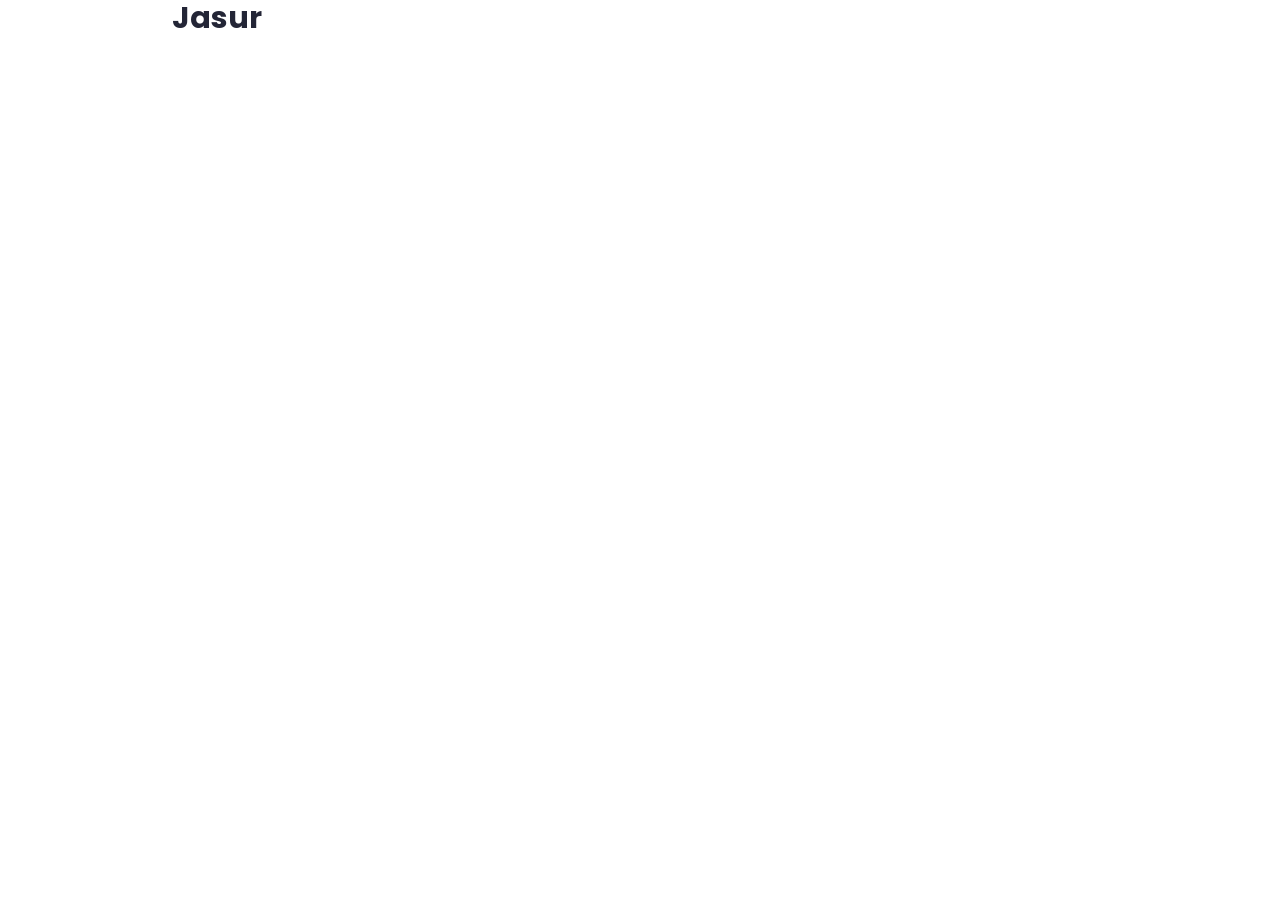
==== pages/blog.html @ 24e6c43c "file structure created" ====
<!DOCTYPE html>
<html lang="en">
<head>
    <meta charset="UTF-8">
    <meta name="viewport" content="width=device-width, initial-scale=1.0">
    <link rel="stylesheet" href="../css/style.css">
    <title>Finsweet | Blog</title>
</head>
<body>
    <header>
        <div class="container mx-auto px-5">
            <h1 class="text-colorSecond text-3xl font-poppins700">Jasur</h1>
        </div>
    </header>

    <main></main>

    <footer></footer>
</body>
</html>
---- css/style.css ----
/*
! tailwindcss v3.4.1 | MIT License | https://tailwindcss.com
*/

/*
1. Prevent padding and border from affecting element width. (https://github.com/mozdevs/cssremedy/issues/4)
2. Allow adding a border to an element by just adding a border-width. (https://github.com/tailwindcss/tailwindcss/pull/116)
*/

*,
::before,
::after {
  box-sizing: border-box;
  /* 1 */
  border-width: 0;
  /* 2 */
  border-style: solid;
  /* 2 */
  border-color: #e5e7eb;
  /* 2 */
}

::before,
::after {
  --tw-content: '';
}

/*
1. Use a consistent sensible line-height in all browsers.
2. Prevent adjustments of font size after orientation changes in iOS.
3. Use a more readable tab size.
4. Use the user's configured `sans` font-family by default.
5. Use the user's configured `sans` font-feature-settings by default.
6. Use the user's configured `sans` font-variation-settings by default.
7. Disable tap highlights on iOS
*/

html,
:host {
  line-height: 1.5;
  /* 1 */
  -webkit-text-size-adjust: 100%;
  /* 2 */
  -moz-tab-size: 4;
  /* 3 */
  -o-tab-size: 4;
     tab-size: 4;
  /* 3 */
  font-family: ui-sans-serif, system-ui, sans-serif, "Apple Color Emoji", "Segoe UI Emoji", "Segoe UI Symbol", "Noto Color Emoji";
  /* 4 */
  font-feature-settings: normal;
  /* 5 */
  font-variation-settings: normal;
  /* 6 */
  -webkit-tap-highlight-color: transparent;
  /* 7 */
}

/*
1. Remove the margin in all browsers.
2. Inherit line-height from `html` so users can set them as a class directly on the `html` element.
*/

body {
  margin: 0;
  /* 1 */
  line-height: inherit;
  /* 2 */
}

/*
1. Add the correct height in Firefox.
2. Correct the inheritance of border color in Firefox. (https://bugzilla.mozilla.org/show_bug.cgi?id=190655)
3. Ensure horizontal rules are visible by default.
*/

hr {
  height: 0;
  /* 1 */
  color: inherit;
  /* 2 */
  border-top-width: 1px;
  /* 3 */
}

/*
Add the correct text decoration in Chrome, Edge, and Safari.
*/

abbr:where([title]) {
  -webkit-text-decoration: underline dotted;
          text-decoration: underline dotted;
}

/*
Remove the default font size and weight for headings.
*/

h1,
h2,
h3,
h4,
h5,
h6 {
  font-size: inherit;
  font-weight: inherit;
}

/*
Reset links to optimize for opt-in styling instead of opt-out.
*/

a {
  color: inherit;
  text-decoration: inherit;
}

/*
Add the correct font weight in Edge and Safari.
*/

b,
strong {
  font-weight: bolder;
}

/*
1. Use the user's configured `mono` font-family by default.
2. Use the user's configured `mono` font-feature-settings by default.
3. Use the user's configured `mono` font-variation-settings by default.
4. Correct the odd `em` font sizing in all browsers.
*/

code,
kbd,
samp,
pre {
  font-family: ui-monospace, SFMono-Regular, Menlo, Monaco, Consolas, "Liberation Mono", "Courier New", monospace;
  /* 1 */
  font-feature-settings: normal;
  /* 2 */
  font-variation-settings: normal;
  /* 3 */
  font-size: 1em;
  /* 4 */
}

/*
Add the correct font size in all browsers.
*/

small {
  font-size: 80%;
}

/*
Prevent `sub` and `sup` elements from affecting the line height in all browsers.
*/

sub,
sup {
  font-size: 75%;
  line-height: 0;
  position: relative;
  vertical-align: baseline;
}

sub {
  bottom: -0.25em;
}

sup {
  top: -0.5em;
}

/*
1. Remove text indentation from table contents in Chrome and Safari. (https://bugs.chromium.org/p/chromium/issues/detail?id=999088, https://bugs.webkit.org/show_bug.cgi?id=201297)
2. Correct table border color inheritance in all Chrome and Safari. (https://bugs.chromium.org/p/chromium/issues/detail?id=935729, https://bugs.webkit.org/show_bug.cgi?id=195016)
3. Remove gaps between table borders by default.
*/

table {
  text-indent: 0;
  /* 1 */
  border-color: inherit;
  /* 2 */
  border-collapse: collapse;
  /* 3 */
}

/*
1. Change the font styles in all browsers.
2. Remove the margin in Firefox and Safari.
3. Remove default padding in all browsers.
*/

button,
input,
optgroup,
select,
textarea {
  font-family: inherit;
  /* 1 */
  font-feature-settings: inherit;
  /* 1 */
  font-variation-settings: inherit;
  /* 1 */
  font-size: 100%;
  /* 1 */
  font-weight: inherit;
  /* 1 */
  line-height: inherit;
  /* 1 */
  color: inherit;
  /* 1 */
  margin: 0;
  /* 2 */
  padding: 0;
  /* 3 */
}

/*
Remove the inheritance of text transform in Edge and Firefox.
*/

button,
select {
  text-transform: none;
}

/*
1. Correct the inability to style clickable types in iOS and Safari.
2. Remove default button styles.
*/

button,
[type='button'],
[type='reset'],
[type='submit'] {
  -webkit-appearance: button;
  /* 1 */
  background-color: transparent;
  /* 2 */
  background-image: none;
  /* 2 */
}

/*
Use the modern Firefox focus style for all focusable elements.
*/

:-moz-focusring {
  outline: auto;
}

/*
Remove the additional `:invalid` styles in Firefox. (https://github.com/mozilla/gecko-dev/blob/2f9eacd9d3d995c937b4251a5557d95d494c9be1/layout/style/res/forms.css#L728-L737)
*/

:-moz-ui-invalid {
  box-shadow: none;
}

/*
Add the correct vertical alignment in Chrome and Firefox.
*/

progress {
  vertical-align: baseline;
}

/*
Correct the cursor style of increment and decrement buttons in Safari.
*/

::-webkit-inner-spin-button,
::-webkit-outer-spin-button {
  height: auto;
}

/*
1. Correct the odd appearance in Chrome and Safari.
2. Correct the outline style in Safari.
*/

[type='search'] {
  -webkit-appearance: textfield;
  /* 1 */
  outline-offset: -2px;
  /* 2 */
}

/*
Remove the inner padding in Chrome and Safari on macOS.
*/

::-webkit-search-decoration {
  -webkit-appearance: none;
}

/*
1. Correct the inability to style clickable types in iOS and Safari.
2. Change font properties to `inherit` in Safari.
*/

::-webkit-file-upload-button {
  -webkit-appearance: button;
  /* 1 */
  font: inherit;
  /* 2 */
}

/*
Add the correct display in Chrome and Safari.
*/

summary {
  display: list-item;
}

/*
Removes the default spacing and border for appropriate elements.
*/

blockquote,
dl,
dd,
h1,
h2,
h3,
h4,
h5,
h6,
hr,
figure,
p,
pre {
  margin: 0;
}

fieldset {
  margin: 0;
  padding: 0;
}

legend {
  padding: 0;
}

ol,
ul,
menu {
  list-style: none;
  margin: 0;
  padding: 0;
}

/*
Reset default styling for dialogs.
*/

dialog {
  padding: 0;
}

/*
Prevent resizing textareas horizontally by default.
*/

textarea {
  resize: vertical;
}

/*
1. Reset the default placeholder opacity in Firefox. (https://github.com/tailwindlabs/tailwindcss/issues/3300)
2. Set the default placeholder color to the user's configured gray 400 color.
*/

input::-moz-placeholder, textarea::-moz-placeholder {
  opacity: 1;
  /* 1 */
  color: #9ca3af;
  /* 2 */
}

input::placeholder,
textarea::placeholder {
  opacity: 1;
  /* 1 */
  color: #9ca3af;
  /* 2 */
}

/*
Set the default cursor for buttons.
*/

button,
[role="button"] {
  cursor: pointer;
}

/*
Make sure disabled buttons don't get the pointer cursor.
*/

:disabled {
  cursor: default;
}

/*
1. Make replaced elements `display: block` by default. (https://github.com/mozdevs/cssremedy/issues/14)
2. Add `vertical-align: middle` to align replaced elements more sensibly by default. (https://github.com/jensimmons/cssremedy/issues/14#issuecomment-634934210)
   This can trigger a poorly considered lint error in some tools but is included by design.
*/

img,
svg,
video,
canvas,
audio,
iframe,
embed,
object {
  display: block;
  /* 1 */
  vertical-align: middle;
  /* 2 */
}

/*
Constrain images and videos to the parent width and preserve their intrinsic aspect ratio. (https://github.com/mozdevs/cssremedy/issues/14)
*/

img,
video {
  max-width: 100%;
  height: auto;
}

/* Make elements with the HTML hidden attribute stay hidden by default */

[hidden] {
  display: none;
}

*, ::before, ::after {
  --tw-border-spacing-x: 0;
  --tw-border-spacing-y: 0;
  --tw-translate-x: 0;
  --tw-translate-y: 0;
  --tw-rotate: 0;
  --tw-skew-x: 0;
  --tw-skew-y: 0;
  --tw-scale-x: 1;
  --tw-scale-y: 1;
  --tw-pan-x:  ;
  --tw-pan-y:  ;
  --tw-pinch-zoom:  ;
  --tw-scroll-snap-strictness: proximity;
  --tw-gradient-from-position:  ;
  --tw-gradient-via-position:  ;
  --tw-gradient-to-position:  ;
  --tw-ordinal:  ;
  --tw-slashed-zero:  ;
  --tw-numeric-figure:  ;
  --tw-numeric-spacing:  ;
  --tw-numeric-fraction:  ;
  --tw-ring-inset:  ;
  --tw-ring-offset-width: 0px;
  --tw-ring-offset-color: #fff;
  --tw-ring-color: rgb(59 130 246 / 0.5);
  --tw-ring-offset-shadow: 0 0 #0000;
  --tw-ring-shadow: 0 0 #0000;
  --tw-shadow: 0 0 #0000;
  --tw-shadow-colored: 0 0 #0000;
  --tw-blur:  ;
  --tw-brightness:  ;
  --tw-contrast:  ;
  --tw-grayscale:  ;
  --tw-hue-rotate:  ;
  --tw-invert:  ;
  --tw-saturate:  ;
  --tw-sepia:  ;
  --tw-drop-shadow:  ;
  --tw-backdrop-blur:  ;
  --tw-backdrop-brightness:  ;
  --tw-backdrop-contrast:  ;
  --tw-backdrop-grayscale:  ;
  --tw-backdrop-hue-rotate:  ;
  --tw-backdrop-invert:  ;
  --tw-backdrop-opacity:  ;
  --tw-backdrop-saturate:  ;
  --tw-backdrop-sepia:  ;
}

::backdrop {
  --tw-border-spacing-x: 0;
  --tw-border-spacing-y: 0;
  --tw-translate-x: 0;
  --tw-translate-y: 0;
  --tw-rotate: 0;
  --tw-skew-x: 0;
  --tw-skew-y: 0;
  --tw-scale-x: 1;
  --tw-scale-y: 1;
  --tw-pan-x:  ;
  --tw-pan-y:  ;
  --tw-pinch-zoom:  ;
  --tw-scroll-snap-strictness: proximity;
  --tw-gradient-from-position:  ;
  --tw-gradient-via-position:  ;
  --tw-gradient-to-position:  ;
  --tw-ordinal:  ;
  --tw-slashed-zero:  ;
  --tw-numeric-figure:  ;
  --tw-numeric-spacing:  ;
  --tw-numeric-fraction:  ;
  --tw-ring-inset:  ;
  --tw-ring-offset-width: 0px;
  --tw-ring-offset-color: #fff;
  --tw-ring-color: rgb(59 130 246 / 0.5);
  --tw-ring-offset-shadow: 0 0 #0000;
  --tw-ring-shadow: 0 0 #0000;
  --tw-shadow: 0 0 #0000;
  --tw-shadow-colored: 0 0 #0000;
  --tw-blur:  ;
  --tw-brightness:  ;
  --tw-contrast:  ;
  --tw-grayscale:  ;
  --tw-hue-rotate:  ;
  --tw-invert:  ;
  --tw-saturate:  ;
  --tw-sepia:  ;
  --tw-drop-shadow:  ;
  --tw-backdrop-blur:  ;
  --tw-backdrop-brightness:  ;
  --tw-backdrop-contrast:  ;
  --tw-backdrop-grayscale:  ;
  --tw-backdrop-hue-rotate:  ;
  --tw-backdrop-invert:  ;
  --tw-backdrop-opacity:  ;
  --tw-backdrop-saturate:  ;
  --tw-backdrop-sepia:  ;
}

.container {
  width: 100%;
}

@media (min-width: 480px) {
  .container {
    max-width: 480px;
  }
}

@media (min-width: 768px) {
  .container {
    max-width: 768px;
  }
}

@media (min-width: 976px) {
  .container {
    max-width: 976px;
  }
}

@media (min-width: 1320px) {
  .container {
    max-width: 1320px;
  }
}

.mx-auto {
  margin-left: auto;
  margin-right: auto;
}

.px-5 {
  padding-left: 1.25rem;
  padding-right: 1.25rem;
}

.font-poppins700 {
  font-family: Poppins700;
}

.text-3xl {
  font-size: 1.875rem;
  line-height: 2.25rem;
}

.text-colorSecond {
  --tw-text-opacity: 1;
  color: rgb(35 37 54 / var(--tw-text-opacity));
}

@font-face {
  font-family: Poppins;

  src: url("../fonts/Poppins-Regular.ttf");
}

@font-face {
  font-family: Poppins500;

  src: url("../fonts/Poppins-Medium.ttf");
}

@font-face {
  font-family: Poppins600;

  src: url("../fonts/Poppins-SemiBold.ttf");
}

@font-face {
  font-family: Poppins700;

  src: url("../fonts/Poppins-Bold.ttf");
}
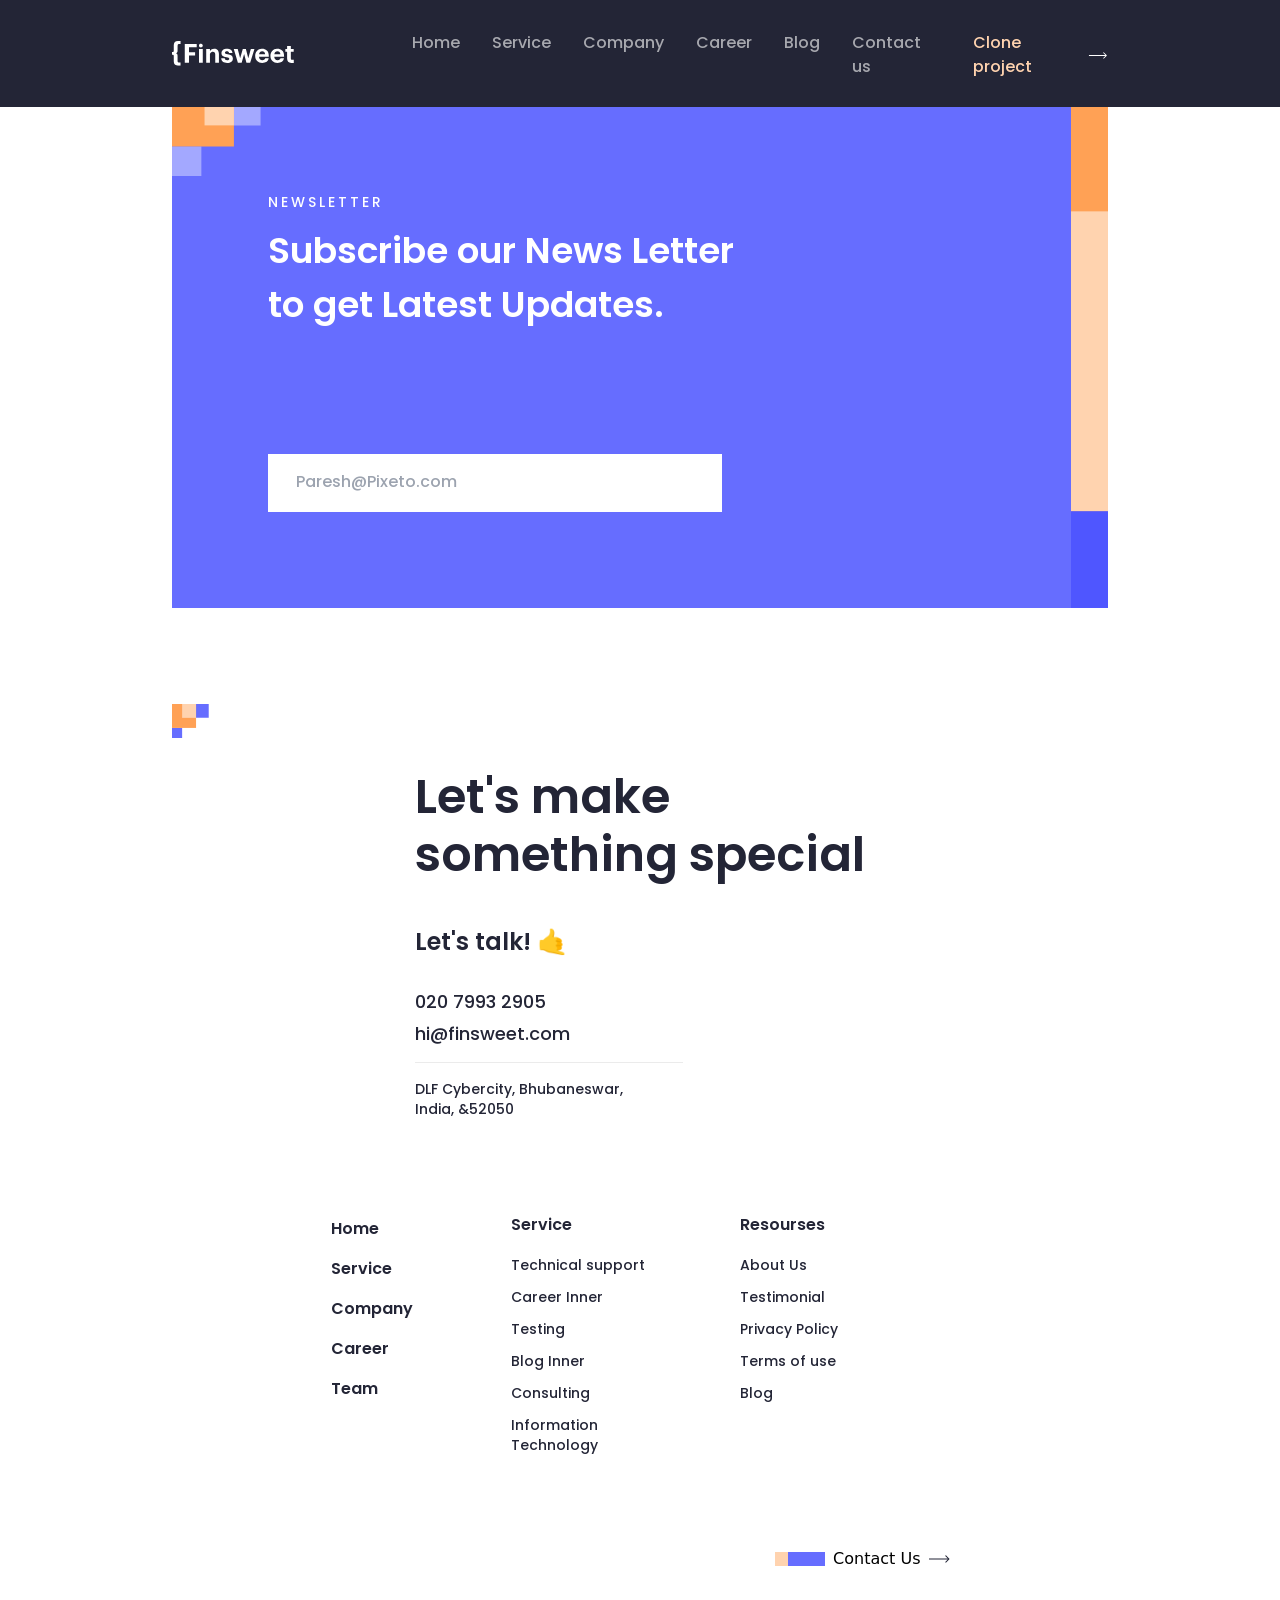
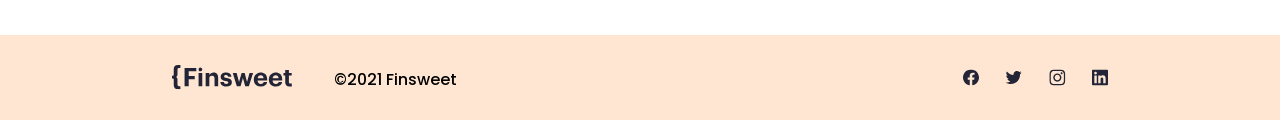
==== commit d17eb2c7: "header and footer" ====
--- a/pages/blog.html
+++ b/pages/blog.html
@@ -7,14 +7,156 @@
     <title>Finsweet | Blog</title>
 </head>
 <body>
-    <header>
-        <div class="container mx-auto px-5">
-            <h1 class="text-colorSecond text-3xl font-poppins700">Jasur</h1>
+    <header class="bg-colorSecond py-7 lg:py-0 fixed top-0 left-0 right-0 z-10">
+        <div class="container mx-auto px-5 flex items-center justify-between">
+            <a href="../index.html">
+                <svg width="122" height="25" viewBox="0 0 122 25" fill="none" xmlns="http://www.w3.org/2000/svg">
+                    <g clip-path="url(#clip0_201_2)">
+                    <path d="M121.784 18.8714V21.8905H119.251C116.549 21.8056 115.105 20.3462 115.105 17.6051V10.7097H113.336V8.06125H115.105V5.09619H118.842V8.03037H121.699V10.6711H118.842V17.2344C118.842 18.1224 119.019 18.8328 120.386 18.8328L121.784 18.8714Z" fill="white"/>
+                    <path d="M98.4416 15.0029V14.8021C98.4011 13.914 98.5364 13.0267 98.8395 12.191C99.1427 11.3552 99.6078 10.5876 100.208 9.93193C100.809 9.2763 101.532 8.74561 102.338 8.37027C103.144 7.99493 104.016 7.78232 104.904 7.74463C105.082 7.74463 105.267 7.74463 105.445 7.74463C108.974 7.74463 112.07 9.79855 112.07 14.694V15.7364H102.264C102.364 17.9911 103.584 19.2651 105.638 19.2651C107.406 19.2651 108.232 18.493 108.472 17.3656H112.001C111.568 20.3075 109.221 21.9445 105.507 21.9445C101.43 21.9136 98.4416 19.3346 98.4416 15.0029ZM108.395 13.3736C108.263 11.3197 107.229 10.3313 105.43 10.3313C103.63 10.3313 102.596 11.4432 102.341 13.3736H108.395Z" fill="white"/>
+                    <path d="M83.1838 15.0029V14.8021C83.1433 13.9153 83.278 13.0291 83.5802 12.1944C83.8824 11.3596 84.3462 10.5926 84.9449 9.9372C85.5437 9.28177 86.2658 8.75078 87.0699 8.37456C87.874 7.99835 88.7444 7.78429 89.6312 7.74463C89.8088 7.74463 89.9942 7.74463 90.1717 7.74463C93.7005 7.74463 96.8045 9.79855 96.8045 14.694V15.7364H87.0059C87.1063 17.9911 88.3263 19.2651 90.3802 19.2651C92.1485 19.2651 92.9747 18.493 93.214 17.3656H96.7428C96.3026 20.3075 93.9553 21.9445 90.2412 21.9445C86.172 21.9136 83.1838 19.3346 83.1838 15.0029ZM93.1368 13.3736C93.0055 11.3197 91.9709 10.3313 90.1717 10.3313C88.3726 10.3313 87.3688 11.4741 87.0831 13.3659L93.1368 13.3736Z" fill="white"/>
+                    <path d="M61.7725 8.03027H65.7259L68.1427 17.188L70.7912 8.03027H73.8798L76.2735 17.188L78.8216 8.03027H82.443L78.1498 21.6356H74.4435L72.127 13.0956L69.6484 21.6356H65.8958L61.7725 8.03027Z" fill="white"/>
+                    <path d="M49.209 17.358H52.7377C52.8999 18.5858 53.5099 19.2884 55.1314 19.2884C56.583 19.2884 57.2548 18.7402 57.2548 17.8059C57.2548 16.8716 56.4827 16.4778 54.506 16.1998C50.8846 15.6516 49.487 14.6092 49.487 11.953C49.487 9.11918 52.0814 7.71387 54.892 7.71387C57.9111 7.71387 60.189 8.81032 60.5133 11.9375H57.0309C57.0087 11.6958 56.9388 11.4608 56.8252 11.2462C56.7117 11.0317 56.5567 10.8417 56.3693 10.6873C56.1819 10.533 55.9658 10.4173 55.7335 10.3469C55.5011 10.2766 55.2571 10.2529 55.0156 10.2774H54.8997C53.6797 10.2774 52.9694 10.8488 52.9694 11.6827C52.9694 12.5167 53.6257 12.8796 55.6178 13.1653C58.9999 13.6749 60.8916 14.532 60.8916 17.443C60.8916 20.354 58.7528 21.9137 55.17 21.9137C51.5872 21.9137 49.3094 20.2999 49.209 17.358Z" fill="white"/>
+                    <path d="M34.2139 8.03049H37.9511V10.1848C38.3723 9.39406 39.0117 8.74088 39.7933 8.30288C40.5748 7.86487 41.4657 7.66045 42.3601 7.7139C45.0085 7.7139 46.9312 9.3277 46.9312 13.0109V21.6667H43.2403V13.5514C43.2403 11.7059 42.5222 10.8257 40.8544 10.8257C40.5019 10.795 40.1467 10.8342 39.8094 10.9411C39.4721 11.048 39.1593 11.2205 38.8888 11.4487C38.6183 11.6768 38.3955 11.9561 38.2333 12.2706C38.0711 12.5851 37.9725 12.9285 37.9434 13.2811C37.9241 13.4453 37.9241 13.6111 37.9434 13.7753V21.6358H34.2139V8.03049Z" fill="white"/>
+                    <path d="M27.0022 4.60972C26.9887 4.2371 27.086 3.86885 27.2819 3.55157C27.4777 3.2343 27.7633 2.98228 28.1025 2.82742C28.4417 2.67256 28.8192 2.62182 29.1872 2.68162C29.5553 2.74143 29.8973 2.90909 30.17 3.16339C30.4427 3.41768 30.6338 3.74717 30.7191 4.11014C30.8044 4.4731 30.7801 4.85323 30.6493 5.20238C30.5184 5.55153 30.287 5.85401 29.9841 6.07153C29.6813 6.28904 29.3207 6.4118 28.948 6.42428H28.8785C28.6473 6.43891 28.4154 6.40774 28.1961 6.33255C27.9769 6.25736 27.7747 6.13963 27.6011 5.98611C27.4275 5.83258 27.2859 5.6463 27.1845 5.43793C27.083 5.22956 27.0237 5.00321 27.0099 4.77187C27.0035 4.71807 27.0009 4.66388 27.0022 4.60972ZM27.0022 8.03035H30.778V21.6357H27.0177L27.0022 8.03035Z" fill="white"/>
+                    <path d="M12.7715 3.04224H24.709V6.33932H16.9874V11.2579H23.1029V14.4315H16.9797V21.6357H12.7715V3.04224Z" fill="white"/>
+                    <path d="M5.56722 9.12683C5.56722 10.2928 5.56722 11.7135 3.96114 12.2927C5.60582 12.8563 5.56722 14.0532 5.56722 15.3041V19.937C5.56722 20.8172 5.92241 21.35 6.55557 21.4813C6.6947 21.5282 6.84127 21.5491 6.98797 21.543H8.53228V24.6316H5.98418C3.2662 24.6316 1.76823 23.0873 1.76823 20.2227V14.7404C1.74895 14.4589 1.62485 14.1949 1.42043 14.0005C1.216 13.8061 0.946116 13.6954 0.664051 13.6903H0V10.98H0.664051C0.951744 10.9762 1.22693 10.8618 1.43252 10.6605C1.63812 10.4592 1.75833 10.1865 1.76823 9.89899V4.33949C1.76823 1.52114 3.23532 0 5.98418 0H8.55544V3.04228H7.01114C6.86426 3.0427 6.71835 3.06615 6.57873 3.11177C5.94557 3.27392 5.59038 3.79899 5.59038 4.65608L5.56722 9.12683Z" fill="white"/>
+                    </g>
+                    <defs>
+                    <clipPath id="clip0_201_2">
+                    <rect width="122" height="24.7089" fill="white"/>
+                    </clipPath>
+                    </defs>
+                </svg>
+            </a>
+            <div id="nav-items" class="lg:flex gap-8 absolute lg:static bg-colorSecond lg:bg-none w-[100%] lg:w-[696px] top-[84px] lg:top-0 left-0 lg:translate-x-0 translate-x-[-150%] duration-200">   
+                <div class="flex justify-center lg:block py-7 border-t-[3px] border-t-colorSecond hover:border-t-[#FFA155] duration-300">
+                    <a class="text-white opacity-60 hover:opacity-100 duration-300 font-poppins500 text-[16px] leading-[24px]" href="../index.html">Home</a>
+                </div>
+                <div class="flex justify-center lg:block py-7 border-t-[3px] border-t-colorSecond hover:border-t-[#FFA155] duration-300">
+                    <a class="text-white opacity-60 hover:opacity-100 duration-300 font-poppins500 text-[16px] leading-[24px] " href="../pages/service.html">Service</a>
+                </div>
+                <div class="flex justify-center lg:block py-7 border-t-[3px] border-t-colorSecond hover:border-t-[#FFA155] duration-300">
+                    <a class="text-white opacity-60 hover:opacity-100 duration-300 font-poppins500 text-[16px] leading-[24px] " href="../pages/company.html">Company</a>
+                </div>
+                <div class="flex justify-center lg:block py-7 border-t-[3px] border-t-colorSecond hover:border-t-[#FFA155] duration-300">
+                    <a class="text-white opacity-60 hover:opacity-100 duration-300 font-poppins500 text-[16px] leading-[24px] " href="../pages/career.html">Career</a>
+                </div>
+                <div class="flex justify-center lg:block py-7 border-t-[3px] border-t-colorSecond hover:border-t-[#FFA155] duration-300">
+                    <a class="text-white opacity-60 hover:opacity-100 duration-300 font-poppins500 text-[16px] leading-[24px] " href="../pages/blog.html">Blog</a>
+                </div>
+                <div class="flex justify-center lg:block py-7 border-t-[3px] border-t-colorSecond hover:border-t-[#FFA155] duration-300">
+                    <a class="text-white opacity-60 hover:opacity-100 duration-300 font-poppins500 text-[16px] leading-[24px] " href="../pages/contactUs.html">Contact us</a>
+                </div>
+                <div class="flex justify-center lg:block py-7 border-t-[3px] border-t-colorSecond hover:border-t-[#FFA155] duration-300">
+                    <a class="text-colorFirst font-poppins500 text-[16px] leading-[24px] flex items-center gap-2" href="#">
+                        Clone project
+                        <svg style="padding-top: 1px;" width="21" height="8" viewBox="0 0 21 8" fill="none" xmlns="http://www.w3.org/2000/svg">
+                            <path d="M20.3536 4.35355C20.5488 4.15829 20.5488 3.84171 20.3536 3.64645L17.1716 0.464466C16.9763 0.269204 16.6597 0.269204 16.4645 0.464466C16.2692 0.659728 16.2692 0.976311 16.4645 1.17157L19.2929 4L16.4645 6.82843C16.2692 7.02369 16.2692 7.34027 16.4645 7.53553C16.6597 7.7308 16.9763 7.7308 17.1716 7.53553L20.3536 4.35355ZM0 4.5L20 4.5V3.5L0 3.5L0 4.5Z" fill="white"/>
+                        </svg>
+                    </a>
+                </div>
+            </div>
+            <button id="btn-menu" class="pt-1 lg:hidden block hover:rotate-180 duration-300">
+                <svg xmlns="http://www.w3.org/2000/svg" width="24" height="24" viewBox="0 0 24 24" style="fill: rgba(255, 255, 255, 1);"><path d="M4 6h16v2H4zm0 5h16v2H4zm0 5h16v2H4z"></path></svg>
+            </button>
         </div>
     </header>
 
     <main></main>
 
-    <footer></footer>
+    <footer>
+        <div class="py-24">
+            <div class="container mx-auto px-5">
+                <div class="flex gap-10 md:gap-[122px] flex-wrap py-24 bg-colorFifth px-9 md:px-24 items-center relative">
+                    <div class="">
+                        <p class="font-poppins500 text-sm tracking-[3px] text-white mb-3">NEWSLETTER</p>
+                        <h2 class="font-poppins600 text-xl md:text-[36px] md:leading-[54px] text-white">Subscribe our News Letter <br>
+                            to get Latest Updates.</h2>
+                    </div>
+                    <div>
+                        <input class="w-60 md:w-[454px] outline-none px-7 text-[12px] py-5 placeholder:font-poppins500 placeholder:text-[12px] md:placeholder:text-[16px] placeholder:leading-6" type="email" placeholder="Paresh@Pixeto.com">
+                    </div>
+                    <img class="absolute left-0 top-0" src="../images/footer/Shapes.svg" alt="Shapes Bg">
+                    <img class="h-[378px] md:h-[512px] lg:h-[512px] xl:h-[332px] absolute right-0" src="../images/footer/ShapesColumn.svg" alt="ShapesColumn Bg">
+                </div>
+            </div>
+        </div>
+        <div class="">
+            <div class="container py-16 relative flex-wrap mx-auto px-5 flex gap-24 xl:gap-[204px] justify-center xl:justify-start">
+                <div>
+                    <h2 class="font-poppins600 text-[36px] lg:text-[48px] leading-[58px] text-colorSecond mb-10">Let's make <br>
+                        something special</h2>
+                    <p class="font-poppins600 text-[24px] leading-[36px] text-colorSecond mb-7">Let's talk! 🤙 </p>
+                    <p class="font-poppins500 text-[18px] leading-[28px] text-colorSecond mb-1">020 7993 2905</p>
+                    <p class="font-poppins500 text-[18px] leading-[28px] text-colorSecond mb-[14px]">hi@finsweet.com</p>
+                    <div class="w-[268px] h-[1px] bg-[#ebebeb] mb-4"></div>
+                    <p class="font-poppins500 text-[14px] leading-5 text-colorSecond">DLF Cybercity, Bhubaneswar, <br> 
+                        India, &52050</p>
+                </div>
+                <div>
+                    <div class="flex flex-wrap gap-[60px]">
+                        <div class="flex flex-col gap-3 w-[120px]">
+                            <a class="font-poppins600 text-[16px] leading-7 text-colorSecond" href="../index.html">Home</a>
+                            <a class="font-poppins600 text-[16px] leading-7 text-colorSecond" href="../pages/service.html">Service</a>
+                            <a class="font-poppins600 text-[16px] leading-7 text-colorSecond" href="../pages/company.html">Company</a>
+                            <a class="font-poppins600 text-[16px] leading-7 text-colorSecond" href="../pages/career.html">Career </a>
+                            <a class="font-poppins600 text-[16px] leading-7 text-colorSecond" href="../pages/team.html">Team</a>
+                        </div>
+                        <div class="flex flex-col gap-3 w-[169px]">
+                            <a class="font-poppins600 text-[16px] leading-5 text-colorSecond mb-[8px]" href="./pages/service.html">Service</a>
+                            <a class="font-poppins500 text-[14px] leading-5 text-colorSecond" href="#">Technical support</a>
+                            <a class="font-poppins500 text-[14px] leading-5 text-colorSecond" href="../pages/careerInner.html">Career Inner</a>
+                            <a class="font-poppins500 text-[14px] leading-5 text-colorSecond" href="#">Testing</a>
+                            <a class="font-poppins500 text-[14px] leading-5 text-colorSecond" href="../pages/blogInner.html">Blog Inner</a>
+                            <a class="font-poppins500 text-[14px] leading-5 text-colorSecond" href="#">Consulting</a>
+                            <a class="font-poppins500 text-[14px] leading-5 text-colorSecond" href="#">Information Technology</a>
+                        </div>
+                        <div class="flex flex-col gap-3 w-[210px]">
+                            <a class="font-poppins600 text-[16px] leading-5 text-colorSecond mb-[8px]" href="#">Resourses</a>
+                            <a class="font-poppins500 text-[14px] leading-5 text-colorSecond" href="#">About Us</a>
+                            <a class="font-poppins500 text-[14px] leading-5 text-colorSecond" href="#">Testimonial</a>
+                            <a class="font-poppins500 text-[14px] leading-5 text-colorSecond" href="../pages/privacyPolicy.html">Privacy Policy</a>
+                            <a class="font-poppins500 text-[14px] leading-5 text-colorSecond" href="#">Terms of use</a>
+                            <a class="font-poppins500 text-[14px] leading-5 text-colorSecond" href="../pages/blog.html">Blog</a>
+                        </div>
+                    </div>
+                    <div class="flex justify-end">
+                        <div class="flex items-center gap-2 mt-[92px]">
+                            <img  src="../images/footer/ShapesContact.svg" alt="ShapesContact Bg">
+                            <a href="../pages/contactUs.html" class="flex items-center gap-2">
+                                Contact Us
+                                <img src="../images/footer/arrow.svg" alt="Arrow">
+                            </a>
+                        </div>
+                    </div>
+                </div>
+                <img class="absolute left-5 top-0" src="../images/footer/ShapesFoot.svg" alt="Shapes">
+            </div>
+        </div>
+        <div class="py-7 bg-colorSixth">
+            <div class="container mx-auto flex-wrap gap-7 px-5 flex justify-center md:justify-between items-center">
+                <div class="flex items-center gap-[42px]">
+                    <img src="../images/footer/Logo.svg" alt="Logo">
+                    <p class="font-poppins500 text-[16px] leading-[24px] pt-[5px]">©2021 Finsweet</p>
+                </div>
+                <div class="flex items-center gap-[26.5px]">
+                    <a href="https://www.facebook.com" target="_blank">
+                        <img src="../images/footer/Facebook.svg" alt="Facebook">
+                    </a>
+                    <a href="https://www.twitter.com" target="_blank">
+                        <img src="../images/footer/Twitter.svg" alt="Twitter">
+                    </a>
+                    <a href="https://www.instagram.com" target="_blank">
+                        <img src="../images/footer/Instagram.svg" alt="Instagram">
+                    </a>
+                    <a href="https://www.linkedin.com" target="_blank">
+                        <img src="../images/footer/Linkedin.svg" alt="Linkedin">
+                    </a>
+                </div>
+            </div>
+        </div>
+    </footer>
+    <script src="../js/main.js"></script>
 </body>
 </html>
--- a/css/style.css
+++ b/css/style.css
@@ -572,23 +572,341 @@
   }
 }
 
+.fixed {
+  position: fixed;
+}
+
+.absolute {
+  position: absolute;
+}
+
+.relative {
+  position: relative;
+}
+
+.left-0 {
+  left: 0px;
+}
+
+.left-5 {
+  left: 1.25rem;
+}
+
+.right-0 {
+  right: 0px;
+}
+
+.top-0 {
+  top: 0px;
+}
+
+.top-\[84px\] {
+  top: 84px;
+}
+
+.z-10 {
+  z-index: 10;
+}
+
 .mx-auto {
   margin-left: auto;
   margin-right: auto;
 }
 
+.-ml-\[0\%\] {
+  margin-left: -0%;
+}
+
+.mb-1 {
+  margin-bottom: 0.25rem;
+}
+
+.mb-10 {
+  margin-bottom: 2.5rem;
+}
+
+.mb-3 {
+  margin-bottom: 0.75rem;
+}
+
+.mb-4 {
+  margin-bottom: 1rem;
+}
+
+.mb-7 {
+  margin-bottom: 1.75rem;
+}
+
+.mb-\[14px\] {
+  margin-bottom: 14px;
+}
+
+.mb-\[8px\] {
+  margin-bottom: 8px;
+}
+
+.mt-\[83px\] {
+  margin-top: 83px;
+}
+
+.mt-\[92px\] {
+  margin-top: 92px;
+}
+
+.block {
+  display: block;
+}
+
+.flex {
+  display: flex;
+}
+
+.h-\[1px\] {
+  height: 1px;
+}
+
+.h-\[378px\] {
+  height: 378px;
+}
+
+.w-60 {
+  width: 15rem;
+}
+
+.w-\[100\%\] {
+  width: 100%;
+}
+
+.w-\[120px\] {
+  width: 120px;
+}
+
+.w-\[169px\] {
+  width: 169px;
+}
+
+.w-\[210px\] {
+  width: 210px;
+}
+
+.w-\[268px\] {
+  width: 268px;
+}
+
+.translate-x-\[-150\%\] {
+  --tw-translate-x: -150%;
+  transform: translate(var(--tw-translate-x), var(--tw-translate-y)) rotate(var(--tw-rotate)) skewX(var(--tw-skew-x)) skewY(var(--tw-skew-y)) scaleX(var(--tw-scale-x)) scaleY(var(--tw-scale-y));
+}
+
+.flex-col {
+  flex-direction: column;
+}
+
+.flex-wrap {
+  flex-wrap: wrap;
+}
+
+.items-center {
+  align-items: center;
+}
+
+.justify-end {
+  justify-content: flex-end;
+}
+
+.justify-center {
+  justify-content: center;
+}
+
+.justify-between {
+  justify-content: space-between;
+}
+
+.gap-10 {
+  gap: 2.5rem;
+}
+
+.gap-2 {
+  gap: 0.5rem;
+}
+
+.gap-24 {
+  gap: 6rem;
+}
+
+.gap-3 {
+  gap: 0.75rem;
+}
+
+.gap-7 {
+  gap: 1.75rem;
+}
+
+.gap-8 {
+  gap: 2rem;
+}
+
+.gap-\[26\.5px\] {
+  gap: 26.5px;
+}
+
+.gap-\[42px\] {
+  gap: 42px;
+}
+
+.gap-\[60px\] {
+  gap: 60px;
+}
+
+.border-t-\[3px\] {
+  border-top-width: 3px;
+}
+
+.border-t-colorSecond {
+  --tw-border-opacity: 1;
+  border-top-color: rgb(35 37 54 / var(--tw-border-opacity));
+}
+
+.bg-\[\#ebebeb\] {
+  --tw-bg-opacity: 1;
+  background-color: rgb(235 235 235 / var(--tw-bg-opacity));
+}
+
+.bg-colorFifth {
+  --tw-bg-opacity: 1;
+  background-color: rgb(102 109 255 / var(--tw-bg-opacity));
+}
+
+.bg-colorSecond {
+  --tw-bg-opacity: 1;
+  background-color: rgb(35 37 54 / var(--tw-bg-opacity));
+}
+
+.bg-colorSixth {
+  --tw-bg-opacity: 1;
+  background-color: rgb(255 230 210 / var(--tw-bg-opacity));
+}
+
 .px-5 {
   padding-left: 1.25rem;
   padding-right: 1.25rem;
 }
 
-.font-poppins700 {
-  font-family: Poppins700;
-}
-
-.text-3xl {
-  font-size: 1.875rem;
-  line-height: 2.25rem;
+.px-7 {
+  padding-left: 1.75rem;
+  padding-right: 1.75rem;
+}
+
+.px-9 {
+  padding-left: 2.25rem;
+  padding-right: 2.25rem;
+}
+
+.py-16 {
+  padding-top: 4rem;
+  padding-bottom: 4rem;
+}
+
+.py-24 {
+  padding-top: 6rem;
+  padding-bottom: 6rem;
+}
+
+.py-5 {
+  padding-top: 1.25rem;
+  padding-bottom: 1.25rem;
+}
+
+.py-7 {
+  padding-top: 1.75rem;
+  padding-bottom: 1.75rem;
+}
+
+.pt-1 {
+  padding-top: 0.25rem;
+}
+
+.pt-\[5px\] {
+  padding-top: 5px;
+}
+
+.font-poppins {
+  font-family: Poppins;
+}
+
+.font-poppins500 {
+  font-family: Poppins500;
+}
+
+.font-poppins600 {
+  font-family: Poppins600;
+}
+
+.text-\[12px\] {
+  font-size: 12px;
+}
+
+.text-\[14px\] {
+  font-size: 14px;
+}
+
+.text-\[16px\] {
+  font-size: 16px;
+}
+
+.text-\[18px\] {
+  font-size: 18px;
+}
+
+.text-\[24px\] {
+  font-size: 24px;
+}
+
+.text-\[36px\] {
+  font-size: 36px;
+}
+
+.text-sm {
+  font-size: 0.875rem;
+  line-height: 1.25rem;
+}
+
+.text-xl {
+  font-size: 1.25rem;
+  line-height: 1.75rem;
+}
+
+.leading-5 {
+  line-height: 1.25rem;
+}
+
+.leading-7 {
+  line-height: 1.75rem;
+}
+
+.leading-\[24px\] {
+  line-height: 24px;
+}
+
+.leading-\[28px\] {
+  line-height: 28px;
+}
+
+.leading-\[36px\] {
+  line-height: 36px;
+}
+
+.leading-\[58px\] {
+  line-height: 58px;
+}
+
+.tracking-\[3px\] {
+  letter-spacing: 3px;
+}
+
+.text-colorFirst {
+  --tw-text-opacity: 1;
+  color: rgb(255 211 175 / var(--tw-text-opacity));
 }
 
 .text-colorSecond {
@@ -596,6 +914,28 @@
   color: rgb(35 37 54 / var(--tw-text-opacity));
 }
 
+.text-white {
+  --tw-text-opacity: 1;
+  color: rgb(255 255 255 / var(--tw-text-opacity));
+}
+
+.opacity-60 {
+  opacity: 0.6;
+}
+
+.outline-none {
+  outline: 2px solid transparent;
+  outline-offset: 2px;
+}
+
+.duration-200 {
+  transition-duration: 200ms;
+}
+
+.duration-300 {
+  transition-duration: 300ms;
+}
+
 @font-face {
   font-family: Poppins;
 
@@ -618,4 +958,143 @@
   font-family: Poppins700;
 
   src: url("../fonts/Poppins-Bold.ttf");
+}
+
+.placeholder\:font-poppins500::-moz-placeholder {
+  font-family: Poppins500;
+}
+
+.placeholder\:font-poppins500::placeholder {
+  font-family: Poppins500;
+}
+
+.placeholder\:text-\[12px\]::-moz-placeholder {
+  font-size: 12px;
+}
+
+.placeholder\:text-\[12px\]::placeholder {
+  font-size: 12px;
+}
+
+.placeholder\:leading-6::-moz-placeholder {
+  line-height: 1.5rem;
+}
+
+.placeholder\:leading-6::placeholder {
+  line-height: 1.5rem;
+}
+
+.hover\:rotate-180:hover {
+  --tw-rotate: 180deg;
+  transform: translate(var(--tw-translate-x), var(--tw-translate-y)) rotate(var(--tw-rotate)) skewX(var(--tw-skew-x)) skewY(var(--tw-skew-y)) scaleX(var(--tw-scale-x)) scaleY(var(--tw-scale-y));
+}
+
+.hover\:border-t-\[\#FFA155\]:hover {
+  --tw-border-opacity: 1;
+  border-top-color: rgb(255 161 85 / var(--tw-border-opacity));
+}
+
+.hover\:opacity-100:hover {
+  opacity: 1;
+}
+
+@media (min-width: 768px) {
+  .md\:h-\[512px\] {
+    height: 512px;
+  }
+
+  .md\:w-\[454px\] {
+    width: 454px;
+  }
+
+  .md\:justify-between {
+    justify-content: space-between;
+  }
+
+  .md\:gap-\[122px\] {
+    gap: 122px;
+  }
+
+  .md\:px-24 {
+    padding-left: 6rem;
+    padding-right: 6rem;
+  }
+
+  .md\:text-\[36px\] {
+    font-size: 36px;
+  }
+
+  .md\:leading-\[54px\] {
+    line-height: 54px;
+  }
+
+  .md\:placeholder\:text-\[16px\]::-moz-placeholder {
+    font-size: 16px;
+  }
+
+  .md\:placeholder\:text-\[16px\]::placeholder {
+    font-size: 16px;
+  }
+}
+
+@media (min-width: 976px) {
+  .lg\:static {
+    position: static;
+  }
+
+  .lg\:top-0 {
+    top: 0px;
+  }
+
+  .lg\:block {
+    display: block;
+  }
+
+  .lg\:flex {
+    display: flex;
+  }
+
+  .lg\:hidden {
+    display: none;
+  }
+
+  .lg\:h-\[512px\] {
+    height: 512px;
+  }
+
+  .lg\:w-\[696px\] {
+    width: 696px;
+  }
+
+  .lg\:translate-x-0 {
+    --tw-translate-x: 0px;
+    transform: translate(var(--tw-translate-x), var(--tw-translate-y)) rotate(var(--tw-rotate)) skewX(var(--tw-skew-x)) skewY(var(--tw-skew-y)) scaleX(var(--tw-scale-x)) scaleY(var(--tw-scale-y));
+  }
+
+  .lg\:bg-none {
+    background-image: none;
+  }
+
+  .lg\:py-0 {
+    padding-top: 0px;
+    padding-bottom: 0px;
+  }
+
+  .lg\:text-\[48px\] {
+    font-size: 48px;
+  }
+}
+
+@media (min-width: 1320px) {
+  .xl\:h-\[332px\] {
+    height: 332px;
+  }
+
+  .xl\:justify-start {
+    justify-content: flex-start;
+  }
+
+  .xl\:gap-\[204px\] {
+    gap: 204px;
+  }
 }
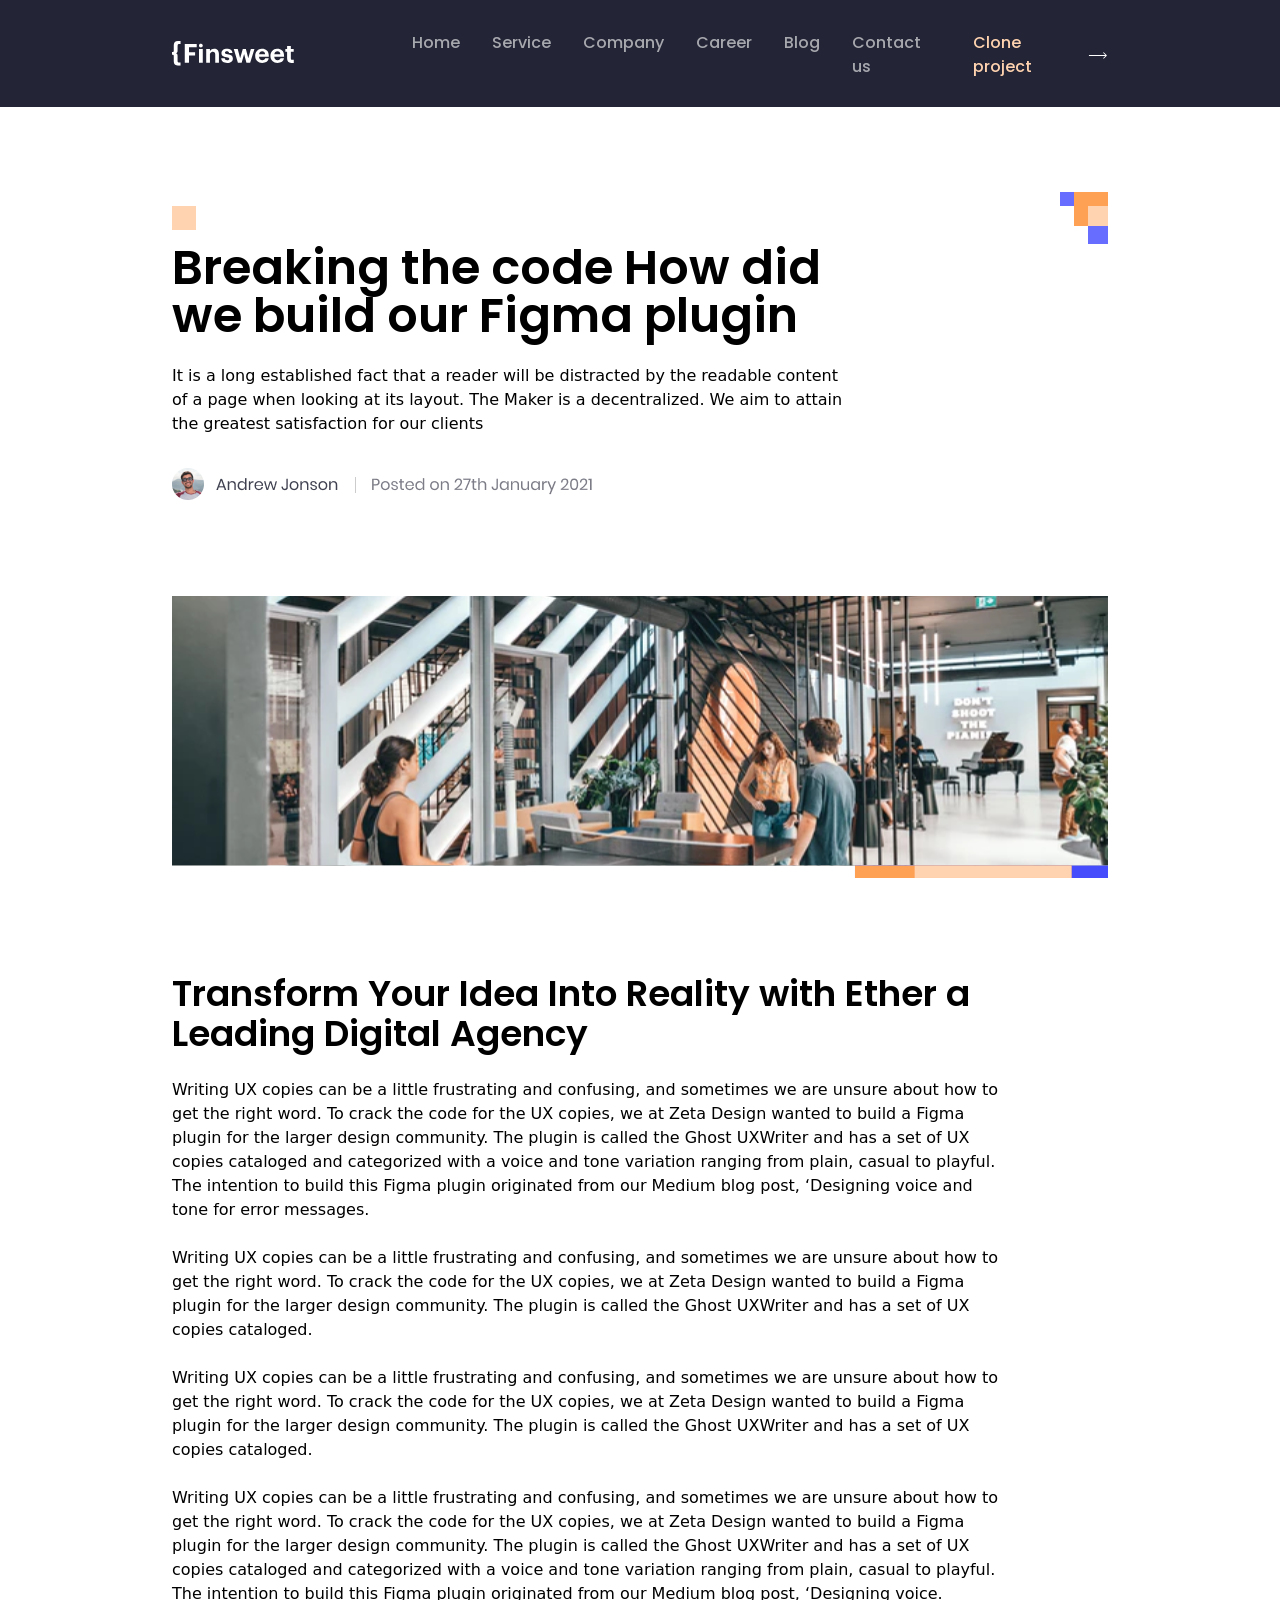
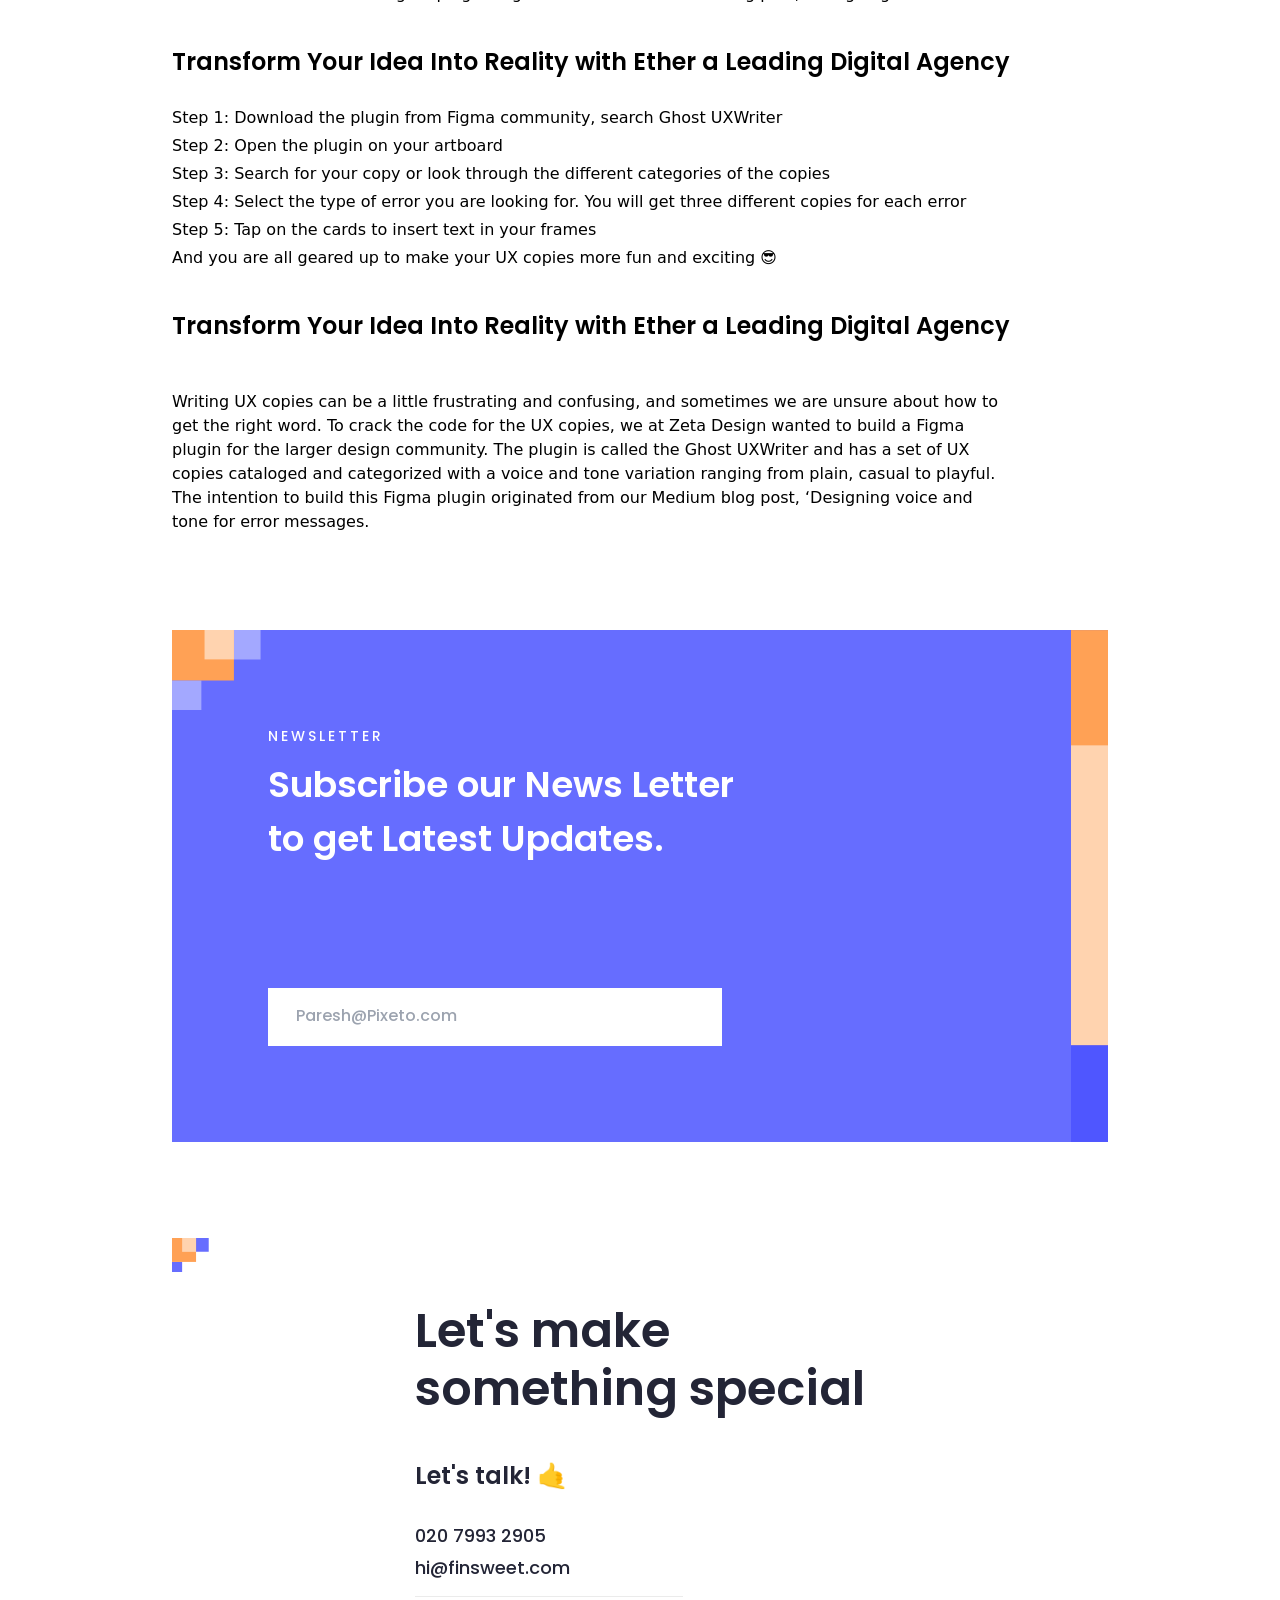
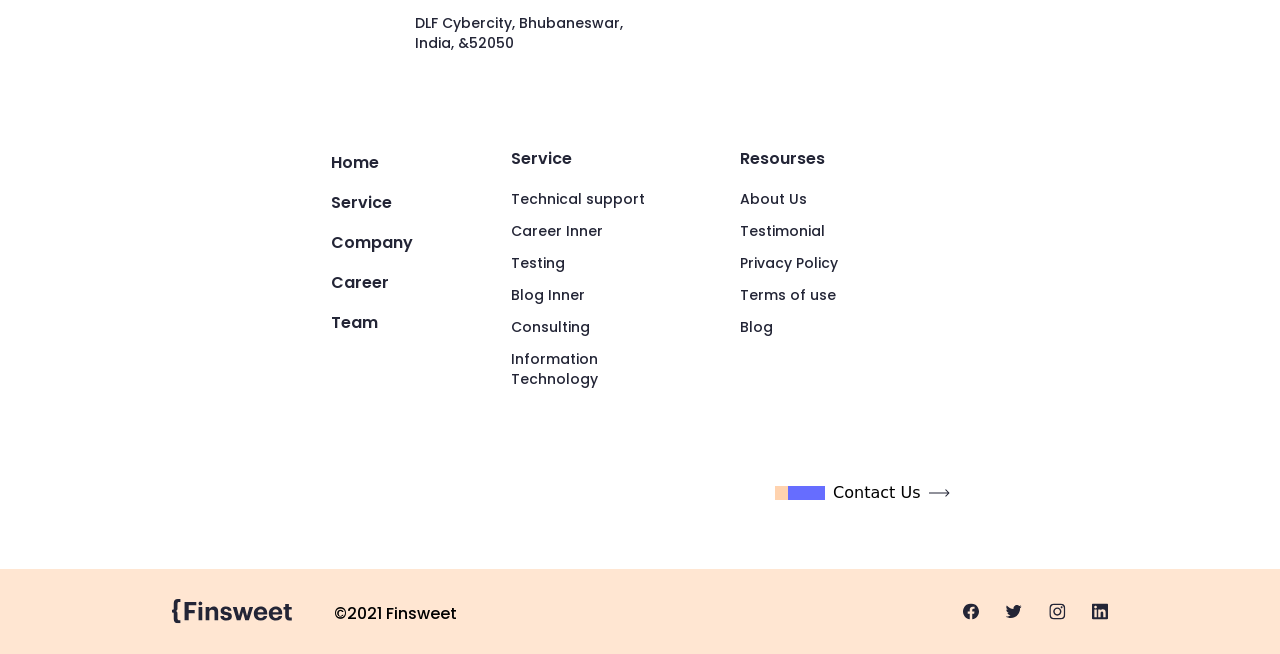
==== commit 8284b28f: "blog" ====
--- a/pages/blog.html
+++ b/pages/blog.html
@@ -63,7 +63,51 @@
         </div>
     </header>
 
-    <main></main>
+    <main class="container mx-auto px-5 pt-24">
+        <div class="flex items-center justify-between pt-24">
+            <img src="../images/blogInner/Shape.png" alt="">
+            <img src="../images/blogInner/Shapes.png" alt="">
+        </div>
+        <div>
+            <h2 class="max-w-[729px] font-poppins600 text-5xl">Breaking the code How did we build our Figma plugin</h2>
+            <p  class="max-w-2xl mt-6 mb-8 font-poppins400">It is a long established fact that a reader will be distracted by the readable content of a page when looking at its
+            layout. The Maker is a decentralized. We aim to attain the greatest satisfaction for our clients</p>
+            <img class="mb-24" src="../images/blogInner/Person.png" alt="">
+        </div>
+        <div>
+            <img class="mb-24" src="../images/blogInner/Image (1).svg" alt="">
+            <h2 class="max-w-[842px] font-poppins600 text-4xl">Transform Your Idea Into Reality with Ether a Leading Digital Agency</h2>
+            <p class="pt-6 max-w-[836px] font-poppins400">Writing UX copies can be a little frustrating and confusing, and sometimes we are unsure about how to get the right
+            word. To crack the code for the UX copies, we at Zeta Design wanted to build a Figma plugin for the larger design
+            community. The plugin is called the Ghost UXWriter and has a set of UX copies cataloged and categorized with a voice and
+            tone variation ranging from plain, casual to playful. The intention to build this Figma plugin originated from our
+            Medium blog post, ‘Designing voice and tone for error messages.</p>
+            <p class="pt-6 max-w-[836px] font-poppins400">Writing UX copies can be a little frustrating and confusing, and sometimes we are unsure about how to get the right
+            word. To crack the code for the UX copies, we at Zeta Design wanted to build a Figma plugin for the larger design
+            community. The plugin is called the Ghost UXWriter and has a set of UX copies cataloged.</p>
+            <p class="pt-6 max-w-[836px] font-poppins400">Writing UX copies can be a little frustrating and confusing, and sometimes we are unsure about how to get the right
+            word. To crack the code for the UX copies, we at Zeta Design wanted to build a Figma plugin for the larger design
+            community. The plugin is called the Ghost UXWriter and has a set of UX copies cataloged.</p>
+            <p class="pt-6 max-w-[836px] font-poppins400">Writing UX copies can be a little frustrating and confusing, and sometimes we are unsure about how to get the right
+            word. To crack the code for the UX copies, we at Zeta Design wanted to build a Figma plugin for the larger design
+            community. The plugin is called the Ghost UXWriter and has a set of UX copies cataloged and categorized with a voice and
+            tone variation ranging from plain, casual to playful. The intention to build this Figma plugin originated from our
+            Medium blog post, ‘Designing voice.</p>
+            <h3 class="pt-10 font-poppins600 text-2xl pb-6">Transform Your Idea Into Reality with Ether a Leading Digital Agency</h3>
+            <p class="pt-1">Step 1: Download the plugin from Figma community, search Ghost UXWriter</p>
+            <p class="pt-1">Step 2: Open the plugin on your artboard</p>
+            <p class="pt-1">Step 3: Search for your copy or look through the different categories of the copies</p>
+            <p class="pt-1">Step 4: Select the type of error you are looking for. You will get three different copies for each error</p>
+            <p class="pt-1">Step 5: Tap on the cards to insert text in your frames</p>
+            <p class="pt-1">And you are all geared up to make your UX copies more fun and exciting 😎</p>
+            <h3 class="pt-10 font-poppins600 text-2xl pb-6">Transform Your Idea Into Reality with Ether a Leading Digital Agency</h3>
+            <p class="pt-6 max-w-[836px] font-poppins400">Writing UX copies can be a little frustrating and confusing, and sometimes we are unsure about how to get the right
+            word. To crack the code for the UX copies, we at Zeta Design wanted to build a Figma plugin for the larger design
+            community. The plugin is called the Ghost UXWriter and has a set of UX copies cataloged and categorized with a voice and
+            tone variation ranging from plain, casual to playful. The intention to build this Figma plugin originated from our
+            Medium blog post, ‘Designing voice and tone for error messages.</p>
+        </div>
+    </main>
 
     <footer>
         <div class="py-24">
--- a/css/style.css
+++ b/css/style.css
@@ -584,6 +584,10 @@
   position: relative;
 }
 
+.bottom-0 {
+  bottom: 0px;
+}
+
 .left-0 {
   left: 0px;
 }
@@ -596,16 +600,28 @@
   right: 0px;
 }
 
+.right-3 {
+  right: 0.75rem;
+}
+
 .top-0 {
   top: 0px;
 }
 
+.top-4 {
+  top: 1rem;
+}
+
 .top-\[84px\] {
   top: 84px;
 }
 
 .z-10 {
   z-index: 10;
+}
+
+.-order-1 {
+  order: -1;
 }
 
 .mx-auto {
@@ -625,6 +641,14 @@
   margin-bottom: 2.5rem;
 }
 
+.mb-12 {
+  margin-bottom: 3rem;
+}
+
+.mb-2 {
+  margin-bottom: 0.5rem;
+}
+
 .mb-3 {
   margin-bottom: 0.75rem;
 }
@@ -633,18 +657,42 @@
   margin-bottom: 1rem;
 }
 
+.mb-6 {
+  margin-bottom: 1.5rem;
+}
+
 .mb-7 {
   margin-bottom: 1.75rem;
 }
 
+.mb-8 {
+  margin-bottom: 2rem;
+}
+
 .mb-\[14px\] {
   margin-bottom: 14px;
 }
 
+.mb-\[2px\] {
+  margin-bottom: 2px;
+}
+
 .mb-\[8px\] {
   margin-bottom: 8px;
 }
 
+.ml-\[-16px\] {
+  margin-left: -16px;
+}
+
+.mt-1 {
+  margin-top: 0.25rem;
+}
+
+.mt-24 {
+  margin-top: 6rem;
+}
+
 .mt-\[83px\] {
   margin-top: 83px;
 }
@@ -653,6 +701,14 @@
   margin-top: 92px;
 }
 
+.mt-6 {
+  margin-top: 1.5rem;
+}
+
+.mb-24 {
+  margin-bottom: 6rem;
+}
+
 .block {
   display: block;
 }
@@ -661,6 +717,18 @@
   display: flex;
 }
 
+.grid {
+  display: grid;
+}
+
+.h-4 {
+  height: 1rem;
+}
+
+.h-6 {
+  height: 1.5rem;
+}
+
 .h-\[1px\] {
   height: 1px;
 }
@@ -669,6 +737,18 @@
   height: 378px;
 }
 
+.h-\[386px\] {
+  height: 386px;
+}
+
+.w-4 {
+  width: 1rem;
+}
+
+.w-6 {
+  width: 1.5rem;
+}
+
 .w-60 {
   width: 15rem;
 }
@@ -691,6 +771,70 @@
 
 .w-\[268px\] {
   width: 268px;
+}
+
+.w-\[303px\] {
+  width: 303px;
+}
+
+.w-\[50\%\] {
+  width: 50%;
+}
+
+.w-\[55\%\] {
+  width: 55%;
+}
+
+.max-w-\[528px\] {
+  max-width: 528px;
+}
+
+.max-w-\[547px\] {
+  max-width: 547px;
+}
+
+.max-w-\[622px\] {
+  max-width: 622px;
+}
+
+.max-w-\[624px\] {
+  max-width: 624px;
+}
+
+.max-w-\[640px\] {
+  max-width: 640px;
+}
+
+.max-w-3xl {
+  max-width: 48rem;
+}
+
+.max-w-lg {
+  max-width: 32rem;
+}
+
+.max-w-xl {
+  max-width: 36rem;
+}
+
+.max-w-2xl {
+  max-width: 42rem;
+}
+
+.max-w-\[729\] {
+  max-width: 729;
+}
+
+.max-w-\[729px\] {
+  max-width: 729px;
+}
+
+.max-w-\[842px\] {
+  max-width: 842px;
+}
+
+.max-w-\[836px\] {
+  max-width: 836px;
 }
 
 .translate-x-\[-150\%\] {
@@ -706,6 +850,10 @@
   flex-wrap: wrap;
 }
 
+.items-start {
+  align-items: flex-start;
+}
+
 .items-center {
   align-items: center;
 }
@@ -726,18 +874,38 @@
   gap: 2.5rem;
 }
 
+.gap-12 {
+  gap: 3rem;
+}
+
+.gap-16 {
+  gap: 4rem;
+}
+
 .gap-2 {
   gap: 0.5rem;
 }
 
+.gap-20 {
+  gap: 5rem;
+}
+
 .gap-24 {
   gap: 6rem;
 }
 
+.gap-28 {
+  gap: 7rem;
+}
+
 .gap-3 {
   gap: 0.75rem;
 }
 
+.gap-4 {
+  gap: 1rem;
+}
+
 .gap-7 {
   gap: 1.75rem;
 }
@@ -746,6 +914,10 @@
   gap: 2rem;
 }
 
+.gap-\[10px\] {
+  gap: 10px;
+}
+
 .gap-\[26\.5px\] {
   gap: 26.5px;
 }
@@ -758,8 +930,29 @@
   gap: 60px;
 }
 
+.gap-\[66px\] {
+  gap: 66px;
+}
+
+.border {
+  border-width: 1px;
+}
+
+.border-b-\[1px\] {
+  border-bottom-width: 1px;
+}
+
 .border-t-\[3px\] {
   border-top-width: 3px;
+}
+
+.border-\[\#2325362B\] {
+  border-color: #2325362B;
+}
+
+.border-b-\[\#2e3040\] {
+  --tw-border-opacity: 1;
+  border-bottom-color: rgb(46 48 64 / var(--tw-border-opacity));
 }
 
 .border-t-colorSecond {
@@ -767,6 +960,31 @@
   border-top-color: rgb(35 37 54 / var(--tw-border-opacity));
 }
 
+.bg-\[\#303242\] {
+  --tw-bg-opacity: 1;
+  background-color: rgb(48 50 66 / var(--tw-bg-opacity));
+}
+
+.bg-\[\#444CFC\] {
+  --tw-bg-opacity: 1;
+  background-color: rgb(68 76 252 / var(--tw-bg-opacity));
+}
+
+.bg-\[\#ECF8F9\] {
+  --tw-bg-opacity: 1;
+  background-color: rgb(236 248 249 / var(--tw-bg-opacity));
+}
+
+.bg-\[\#F9F9FF\] {
+  --tw-bg-opacity: 1;
+  background-color: rgb(249 249 255 / var(--tw-bg-opacity));
+}
+
+.bg-\[\#FFE6D2\] {
+  --tw-bg-opacity: 1;
+  background-color: rgb(255 230 210 / var(--tw-bg-opacity));
+}
+
 .bg-\[\#ebebeb\] {
   --tw-bg-opacity: 1;
   background-color: rgb(235 235 235 / var(--tw-bg-opacity));
@@ -777,6 +995,16 @@
   background-color: rgb(102 109 255 / var(--tw-bg-opacity));
 }
 
+.bg-colorFourth {
+  --tw-bg-opacity: 1;
+  background-color: rgb(68 76 252 / var(--tw-bg-opacity));
+}
+
+.bg-colorNinth {
+  --tw-bg-opacity: 1;
+  background-color: rgb(236 248 249 / var(--tw-bg-opacity));
+}
+
 .bg-colorSecond {
   --tw-bg-opacity: 1;
   background-color: rgb(35 37 54 / var(--tw-bg-opacity));
@@ -787,6 +1015,20 @@
   background-color: rgb(255 230 210 / var(--tw-bg-opacity));
 }
 
+.bg-white {
+  --tw-bg-opacity: 1;
+  background-color: rgb(255 255 255 / var(--tw-bg-opacity));
+}
+
+.p-4 {
+  padding: 1rem;
+}
+
+.px-4 {
+  padding-left: 1rem;
+  padding-right: 1rem;
+}
+
 .px-5 {
   padding-left: 1.25rem;
   padding-right: 1.25rem;
@@ -797,6 +1039,11 @@
   padding-right: 1.75rem;
 }
 
+.px-8 {
+  padding-left: 2rem;
+  padding-right: 2rem;
+}
+
 .px-9 {
   padding-left: 2.25rem;
   padding-right: 2.25rem;
@@ -812,6 +1059,11 @@
   padding-bottom: 6rem;
 }
 
+.py-4 {
+  padding-top: 1rem;
+  padding-bottom: 1rem;
+}
+
 .py-5 {
   padding-top: 1.25rem;
   padding-bottom: 1.25rem;
@@ -822,14 +1074,90 @@
   padding-bottom: 1.75rem;
 }
 
+.pb-24 {
+  padding-bottom: 6rem;
+}
+
+.pb-6 {
+  padding-bottom: 1.5rem;
+}
+
+.pb-7 {
+  padding-bottom: 1.75rem;
+}
+
+.pb-8 {
+  padding-bottom: 2rem;
+}
+
+.pb-\[36px\] {
+  padding-bottom: 36px;
+}
+
+.pb-\[98px\] {
+  padding-bottom: 98px;
+}
+
+.pl-8 {
+  padding-left: 2rem;
+}
+
+.pr-5 {
+  padding-right: 1.25rem;
+}
+
 .pt-1 {
   padding-top: 0.25rem;
 }
 
+.pt-14 {
+  padding-top: 3.5rem;
+}
+
+.pt-24 {
+  padding-top: 6rem;
+}
+
+.pt-4 {
+  padding-top: 1rem;
+}
+
+.pt-\[120px\] {
+  padding-top: 120px;
+}
+
+.pt-\[30px\] {
+  padding-top: 30px;
+}
+
+.pt-\[36px\] {
+  padding-top: 36px;
+}
+
 .pt-\[5px\] {
   padding-top: 5px;
 }
 
+.pt-6 {
+  padding-top: 1.5rem;
+}
+
+.pl-48 {
+  padding-left: 12rem;
+}
+
+.pl-80 {
+  padding-left: 20rem;
+}
+
+.pt-10 {
+  padding-top: 2.5rem;
+}
+
+.text-center {
+  text-align: center;
+}
+
 .font-poppins {
   font-family: Poppins;
 }
@@ -842,6 +1170,26 @@
   font-family: Poppins600;
 }
 
+.text-2xl {
+  font-size: 1.5rem;
+  line-height: 2rem;
+}
+
+.text-3xl {
+  font-size: 1.875rem;
+  line-height: 2.25rem;
+}
+
+.text-4xl {
+  font-size: 2.25rem;
+  line-height: 2.5rem;
+}
+
+.text-5xl {
+  font-size: 3rem;
+  line-height: 1;
+}
+
 .text-\[12px\] {
   font-size: 12px;
 }
@@ -862,8 +1210,22 @@
   font-size: 24px;
 }
 
+.text-\[26px\] {
+  font-size: 26px;
+}
+
 .text-\[36px\] {
   font-size: 36px;
+}
+
+.text-base {
+  font-size: 1rem;
+  line-height: 1.5rem;
+}
+
+.text-lg {
+  font-size: 1.125rem;
+  line-height: 1.75rem;
 }
 
 .text-sm {
@@ -876,10 +1238,34 @@
   line-height: 1.75rem;
 }
 
+.font-bold {
+  font-weight: 700;
+}
+
+.font-medium {
+  font-weight: 500;
+}
+
+.font-normal {
+  font-weight: 400;
+}
+
+.font-semibold {
+  font-weight: 600;
+}
+
+.leading-10 {
+  line-height: 2.5rem;
+}
+
 .leading-5 {
   line-height: 1.25rem;
 }
 
+.leading-6 {
+  line-height: 1.5rem;
+}
+
 .leading-7 {
   line-height: 1.75rem;
 }
@@ -896,12 +1282,40 @@
   line-height: 36px;
 }
 
+.leading-\[54px\] {
+  line-height: 54px;
+}
+
+.leading-\[56px\] {
+  line-height: 56px;
+}
+
 .leading-\[58px\] {
   line-height: 58px;
 }
 
 .tracking-\[3px\] {
   letter-spacing: 3px;
+}
+
+.text-\[\#232536\] {
+  --tw-text-opacity: 1;
+  color: rgb(35 37 54 / var(--tw-text-opacity));
+}
+
+.text-\[\#5D5F6D\] {
+  --tw-text-opacity: 1;
+  color: rgb(93 95 109 / var(--tw-text-opacity));
+}
+
+.text-\[\#fff\] {
+  --tw-text-opacity: 1;
+  color: rgb(255 255 255 / var(--tw-text-opacity));
+}
+
+.text-black {
+  --tw-text-opacity: 1;
+  color: rgb(0 0 0 / var(--tw-text-opacity));
 }
 
 .text-colorFirst {
@@ -909,6 +1323,11 @@
   color: rgb(255 211 175 / var(--tw-text-opacity));
 }
 
+.text-colorFourth {
+  --tw-text-opacity: 1;
+  color: rgb(68 76 252 / var(--tw-text-opacity));
+}
+
 .text-colorSecond {
   --tw-text-opacity: 1;
   color: rgb(35 37 54 / var(--tw-text-opacity));
@@ -919,8 +1338,24 @@
   color: rgb(255 255 255 / var(--tw-text-opacity));
 }
 
+.opacity-40 {
+  opacity: 0.4;
+}
+
+.opacity-50 {
+  opacity: 0.5;
+}
+
 .opacity-60 {
   opacity: 0.6;
+}
+
+.opacity-80 {
+  opacity: 0.8;
+}
+
+.opacity-\[87\%\] {
+  opacity: 87%;
 }
 
 .outline-none {
@@ -998,6 +1433,53 @@
   opacity: 1;
 }
 
+@media (min-width: 480px) {
+  .sm\:mb-4 {
+    margin-bottom: 1rem;
+  }
+
+  .sm\:h-\[446px\] {
+    height: 446px;
+  }
+
+  .sm\:w-\[515px\] {
+    width: 515px;
+  }
+
+  .sm\:flex-row {
+    flex-direction: row;
+  }
+
+  .sm\:justify-between {
+    justify-content: space-between;
+  }
+
+  .sm\:p-8 {
+    padding: 2rem;
+  }
+
+  .sm\:px-8 {
+    padding-left: 2rem;
+    padding-right: 2rem;
+  }
+
+  .sm\:pb-10 {
+    padding-bottom: 2.5rem;
+  }
+
+  .sm\:pt-8 {
+    padding-top: 2rem;
+  }
+
+  .sm\:text-\[36px\] {
+    font-size: 36px;
+  }
+
+  .sm\:leading-\[54px\] {
+    line-height: 54px;
+  }
+}
+
 @media (min-width: 768px) {
   .md\:h-\[512px\] {
     height: 512px;
@@ -1007,12 +1489,28 @@
     width: 454px;
   }
 
+  .md\:grid-cols-2 {
+    grid-template-columns: repeat(2, minmax(0, 1fr));
+  }
+
+  .md\:flex-row {
+    flex-direction: row;
+  }
+
+  .md\:justify-start {
+    justify-content: flex-start;
+  }
+
   .md\:justify-between {
     justify-content: space-between;
   }
 
   .md\:gap-\[122px\] {
     gap: 122px;
+  }
+
+  .md\:gap-\[251px\] {
+    gap: 251px;
   }
 
   .md\:px-24 {
@@ -1020,12 +1518,48 @@
     padding-right: 6rem;
   }
 
+  .md\:px-8 {
+    padding-left: 2rem;
+    padding-right: 2rem;
+  }
+
+  .md\:py-5 {
+    padding-top: 1.25rem;
+    padding-bottom: 1.25rem;
+  }
+
+  .md\:text-5xl {
+    font-size: 3rem;
+    line-height: 1;
+  }
+
   .md\:text-\[36px\] {
     font-size: 36px;
   }
 
+  .md\:text-\[48px\] {
+    font-size: 48px;
+  }
+
+  .md\:text-\[56px\] {
+    font-size: 56px;
+  }
+
+  .md\:text-base {
+    font-size: 1rem;
+    line-height: 1.5rem;
+  }
+
   .md\:leading-\[54px\] {
     line-height: 54px;
+  }
+
+  .md\:leading-\[58px\] {
+    line-height: 58px;
+  }
+
+  .md\:leading-\[68px\] {
+    line-height: 68px;
   }
 
   .md\:placeholder\:text-\[16px\]::-moz-placeholder {
@@ -1071,6 +1605,18 @@
     transform: translate(var(--tw-translate-x), var(--tw-translate-y)) rotate(var(--tw-rotate)) skewX(var(--tw-skew-x)) skewY(var(--tw-skew-y)) scaleX(var(--tw-scale-x)) scaleY(var(--tw-scale-y));
   }
 
+  .lg\:grid-cols-3 {
+    grid-template-columns: repeat(3, minmax(0, 1fr));
+  }
+
+  .lg\:justify-between {
+    justify-content: space-between;
+  }
+
+  .lg\:gap-0 {
+    gap: 0px;
+  }
+
   .lg\:bg-none {
     background-image: none;
   }
@@ -1086,15 +1632,35 @@
 }
 
 @media (min-width: 1320px) {
+  .xl\:order-1 {
+    order: 1;
+  }
+
   .xl\:h-\[332px\] {
     height: 332px;
   }
 
+  .xl\:flex-nowrap {
+    flex-wrap: nowrap;
+  }
+
   .xl\:justify-start {
     justify-content: flex-start;
   }
 
+  .xl\:justify-between {
+    justify-content: space-between;
+  }
+
+  .xl\:gap-0 {
+    gap: 0px;
+  }
+
   .xl\:gap-\[204px\] {
     gap: 204px;
   }
+
+  .xl\:text-start {
+    text-align: start;
+  }
 }
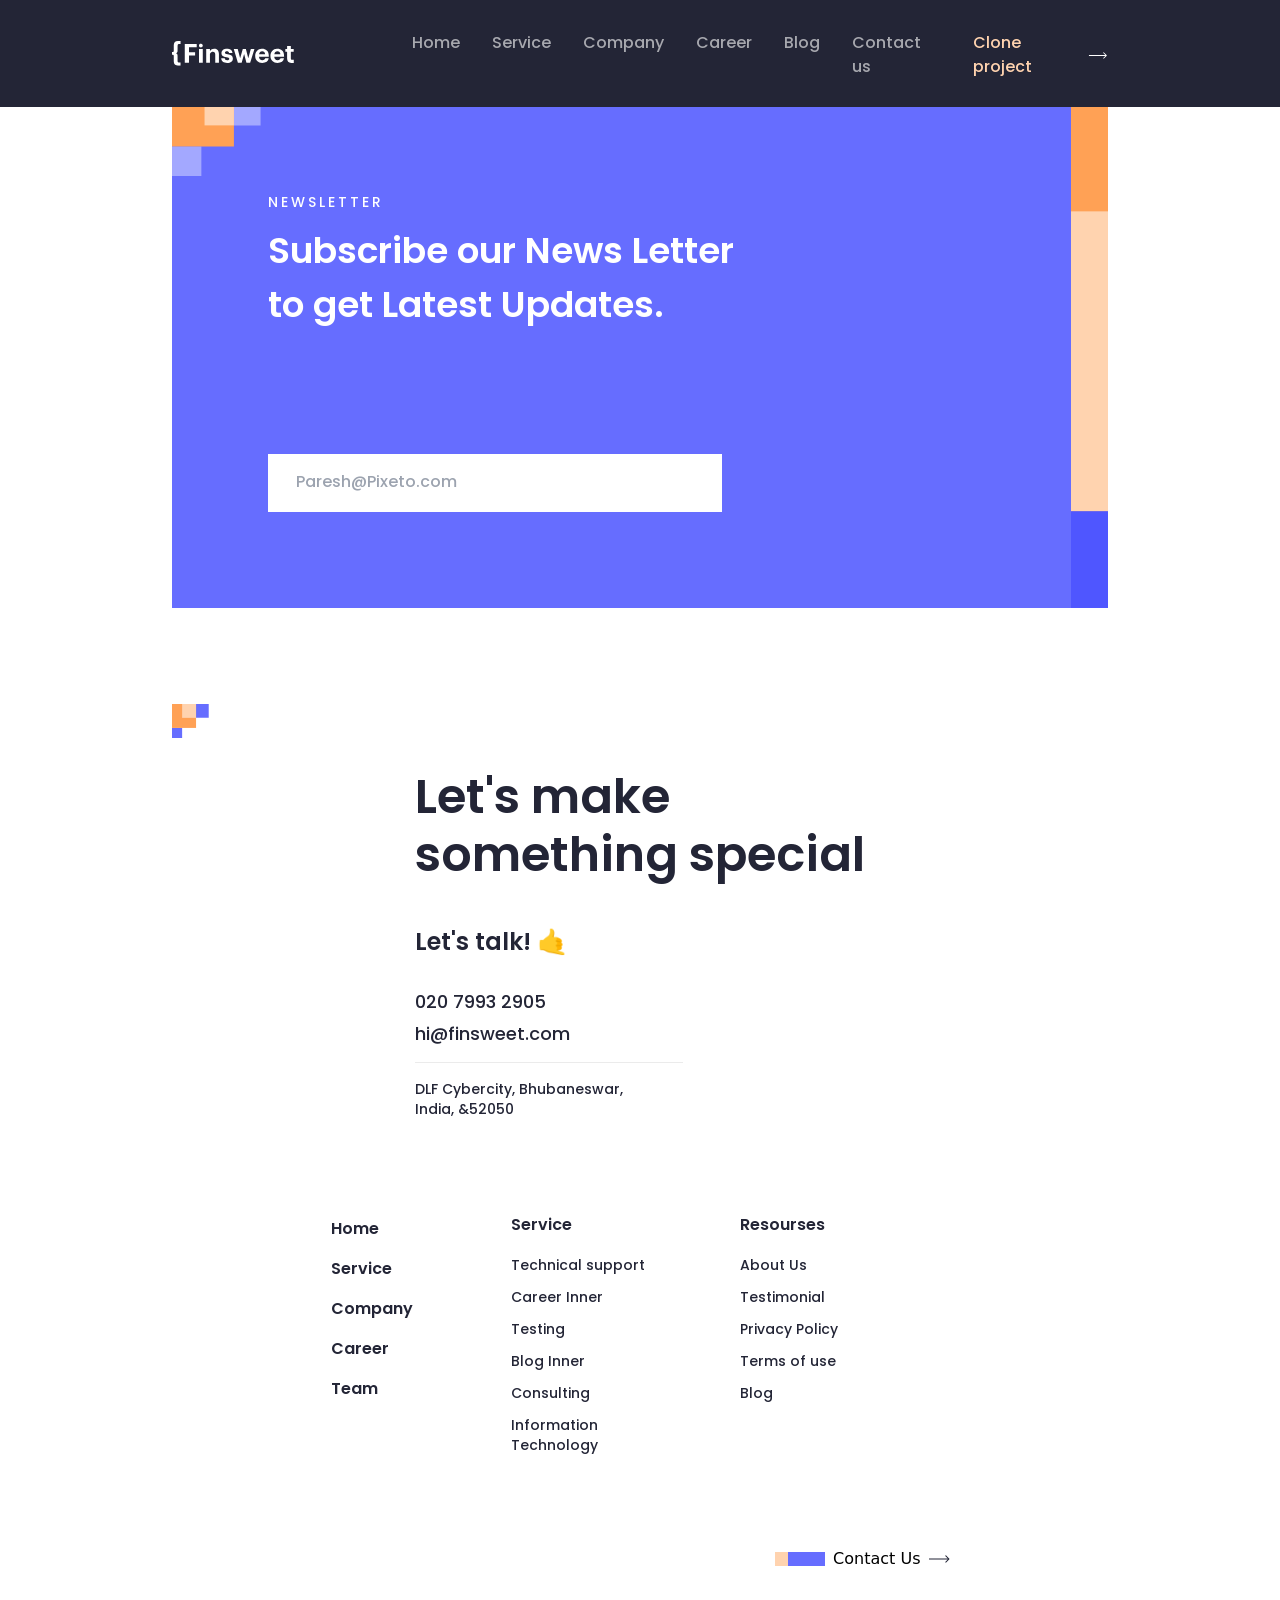
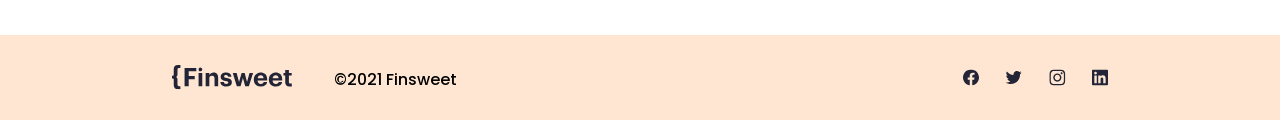
==== commit 21c2b352: "blogInner" ====
--- a/pages/blog.html
+++ b/pages/blog.html
@@ -62,52 +62,7 @@
             </button>
         </div>
     </header>
-
-    <main class="container mx-auto px-5 pt-24">
-        <div class="flex items-center justify-between pt-24">
-            <img src="../images/blogInner/Shape.png" alt="">
-            <img src="../images/blogInner/Shapes.png" alt="">
-        </div>
-        <div>
-            <h2 class="max-w-[729px] font-poppins600 text-5xl">Breaking the code How did we build our Figma plugin</h2>
-            <p  class="max-w-2xl mt-6 mb-8 font-poppins400">It is a long established fact that a reader will be distracted by the readable content of a page when looking at its
-            layout. The Maker is a decentralized. We aim to attain the greatest satisfaction for our clients</p>
-            <img class="mb-24" src="../images/blogInner/Person.png" alt="">
-        </div>
-        <div>
-            <img class="mb-24" src="../images/blogInner/Image (1).svg" alt="">
-            <h2 class="max-w-[842px] font-poppins600 text-4xl">Transform Your Idea Into Reality with Ether a Leading Digital Agency</h2>
-            <p class="pt-6 max-w-[836px] font-poppins400">Writing UX copies can be a little frustrating and confusing, and sometimes we are unsure about how to get the right
-            word. To crack the code for the UX copies, we at Zeta Design wanted to build a Figma plugin for the larger design
-            community. The plugin is called the Ghost UXWriter and has a set of UX copies cataloged and categorized with a voice and
-            tone variation ranging from plain, casual to playful. The intention to build this Figma plugin originated from our
-            Medium blog post, ‘Designing voice and tone for error messages.</p>
-            <p class="pt-6 max-w-[836px] font-poppins400">Writing UX copies can be a little frustrating and confusing, and sometimes we are unsure about how to get the right
-            word. To crack the code for the UX copies, we at Zeta Design wanted to build a Figma plugin for the larger design
-            community. The plugin is called the Ghost UXWriter and has a set of UX copies cataloged.</p>
-            <p class="pt-6 max-w-[836px] font-poppins400">Writing UX copies can be a little frustrating and confusing, and sometimes we are unsure about how to get the right
-            word. To crack the code for the UX copies, we at Zeta Design wanted to build a Figma plugin for the larger design
-            community. The plugin is called the Ghost UXWriter and has a set of UX copies cataloged.</p>
-            <p class="pt-6 max-w-[836px] font-poppins400">Writing UX copies can be a little frustrating and confusing, and sometimes we are unsure about how to get the right
-            word. To crack the code for the UX copies, we at Zeta Design wanted to build a Figma plugin for the larger design
-            community. The plugin is called the Ghost UXWriter and has a set of UX copies cataloged and categorized with a voice and
-            tone variation ranging from plain, casual to playful. The intention to build this Figma plugin originated from our
-            Medium blog post, ‘Designing voice.</p>
-            <h3 class="pt-10 font-poppins600 text-2xl pb-6">Transform Your Idea Into Reality with Ether a Leading Digital Agency</h3>
-            <p class="pt-1">Step 1: Download the plugin from Figma community, search Ghost UXWriter</p>
-            <p class="pt-1">Step 2: Open the plugin on your artboard</p>
-            <p class="pt-1">Step 3: Search for your copy or look through the different categories of the copies</p>
-            <p class="pt-1">Step 4: Select the type of error you are looking for. You will get three different copies for each error</p>
-            <p class="pt-1">Step 5: Tap on the cards to insert text in your frames</p>
-            <p class="pt-1">And you are all geared up to make your UX copies more fun and exciting 😎</p>
-            <h3 class="pt-10 font-poppins600 text-2xl pb-6">Transform Your Idea Into Reality with Ether a Leading Digital Agency</h3>
-            <p class="pt-6 max-w-[836px] font-poppins400">Writing UX copies can be a little frustrating and confusing, and sometimes we are unsure about how to get the right
-            word. To crack the code for the UX copies, we at Zeta Design wanted to build a Figma plugin for the larger design
-            community. The plugin is called the Ghost UXWriter and has a set of UX copies cataloged and categorized with a voice and
-            tone variation ranging from plain, casual to playful. The intention to build this Figma plugin originated from our
-            Medium blog post, ‘Designing voice and tone for error messages.</p>
-        </div>
-    </main>
+    <main></main>
 
     <footer>
         <div class="py-24">
--- a/css/style.css
+++ b/css/style.css
@@ -649,6 +649,10 @@
   margin-bottom: 0.5rem;
 }
 
+.mb-24 {
+  margin-bottom: 6rem;
+}
+
 .mb-3 {
   margin-bottom: 0.75rem;
 }
@@ -689,10 +693,26 @@
   margin-top: 0.25rem;
 }
 
+.mt-2 {
+  margin-top: 0.5rem;
+}
+
 .mt-24 {
   margin-top: 6rem;
 }
 
+.mt-4 {
+  margin-top: 1rem;
+}
+
+.mt-6 {
+  margin-top: 1.5rem;
+}
+
+.mt-\[100px\] {
+  margin-top: 100px;
+}
+
 .mt-\[83px\] {
   margin-top: 83px;
 }
@@ -701,14 +721,6 @@
   margin-top: 92px;
 }
 
-.mt-6 {
-  margin-top: 1.5rem;
-}
-
-.mb-24 {
-  margin-bottom: 6rem;
-}
-
 .block {
   display: block;
 }
@@ -785,6 +797,10 @@
   width: 55%;
 }
 
+.max-w-2xl {
+  max-width: 42rem;
+}
+
 .max-w-\[528px\] {
   max-width: 528px;
 }
@@ -805,36 +821,16 @@
   max-width: 640px;
 }
 
-.max-w-3xl {
-  max-width: 48rem;
-}
-
-.max-w-lg {
-  max-width: 32rem;
-}
-
-.max-w-xl {
-  max-width: 36rem;
-}
-
-.max-w-2xl {
-  max-width: 42rem;
-}
-
-.max-w-\[729\] {
-  max-width: 729;
-}
-
 .max-w-\[729px\] {
   max-width: 729px;
 }
 
+.max-w-\[836px\] {
+  max-width: 836px;
+}
+
 .max-w-\[842px\] {
   max-width: 842px;
-}
-
-.max-w-\[836px\] {
-  max-width: 836px;
 }
 
 .translate-x-\[-150\%\] {
@@ -1110,6 +1106,10 @@
   padding-top: 0.25rem;
 }
 
+.pt-10 {
+  padding-top: 2.5rem;
+}
+
 .pt-14 {
   padding-top: 3.5rem;
 }
@@ -1122,6 +1122,10 @@
   padding-top: 1rem;
 }
 
+.pt-6 {
+  padding-top: 1.5rem;
+}
+
 .pt-\[120px\] {
   padding-top: 120px;
 }
@@ -1136,22 +1140,6 @@
 
 .pt-\[5px\] {
   padding-top: 5px;
-}
-
-.pt-6 {
-  padding-top: 1.5rem;
-}
-
-.pl-48 {
-  padding-left: 12rem;
-}
-
-.pl-80 {
-  padding-left: 20rem;
-}
-
-.pt-10 {
-  padding-top: 2.5rem;
 }
 
 .text-center {
@@ -1338,6 +1326,10 @@
   color: rgb(255 255 255 / var(--tw-text-opacity));
 }
 
+.no-underline {
+  text-decoration-line: none;
+}
+
 .opacity-40 {
   opacity: 0.4;
 }
@@ -1505,6 +1497,10 @@
     justify-content: space-between;
   }
 
+  .md\:gap-\[100px\] {
+    gap: 100px;
+  }
+
   .md\:gap-\[122px\] {
     gap: 122px;
   }
@@ -1656,6 +1652,10 @@
     gap: 0px;
   }
 
+  .xl\:gap-\[150px\] {
+    gap: 150px;
+  }
+
   .xl\:gap-\[204px\] {
     gap: 204px;
   }
